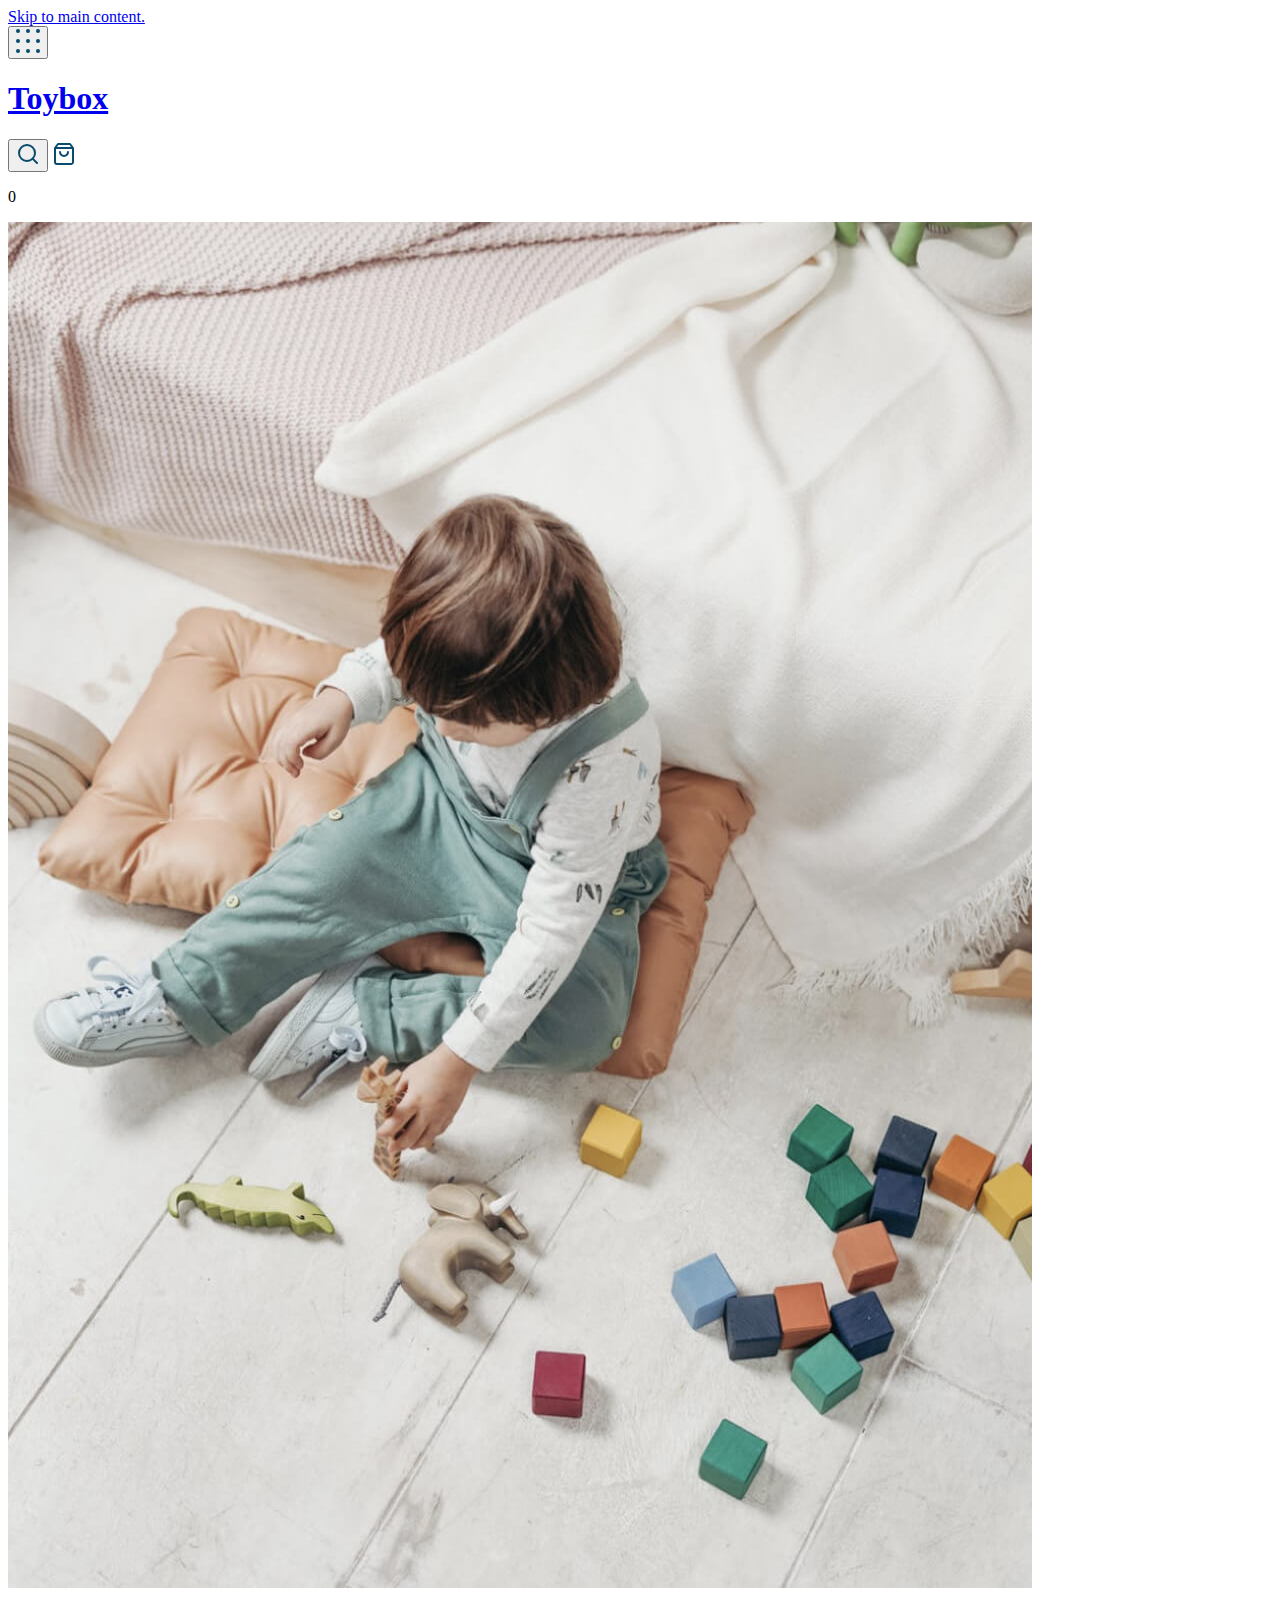
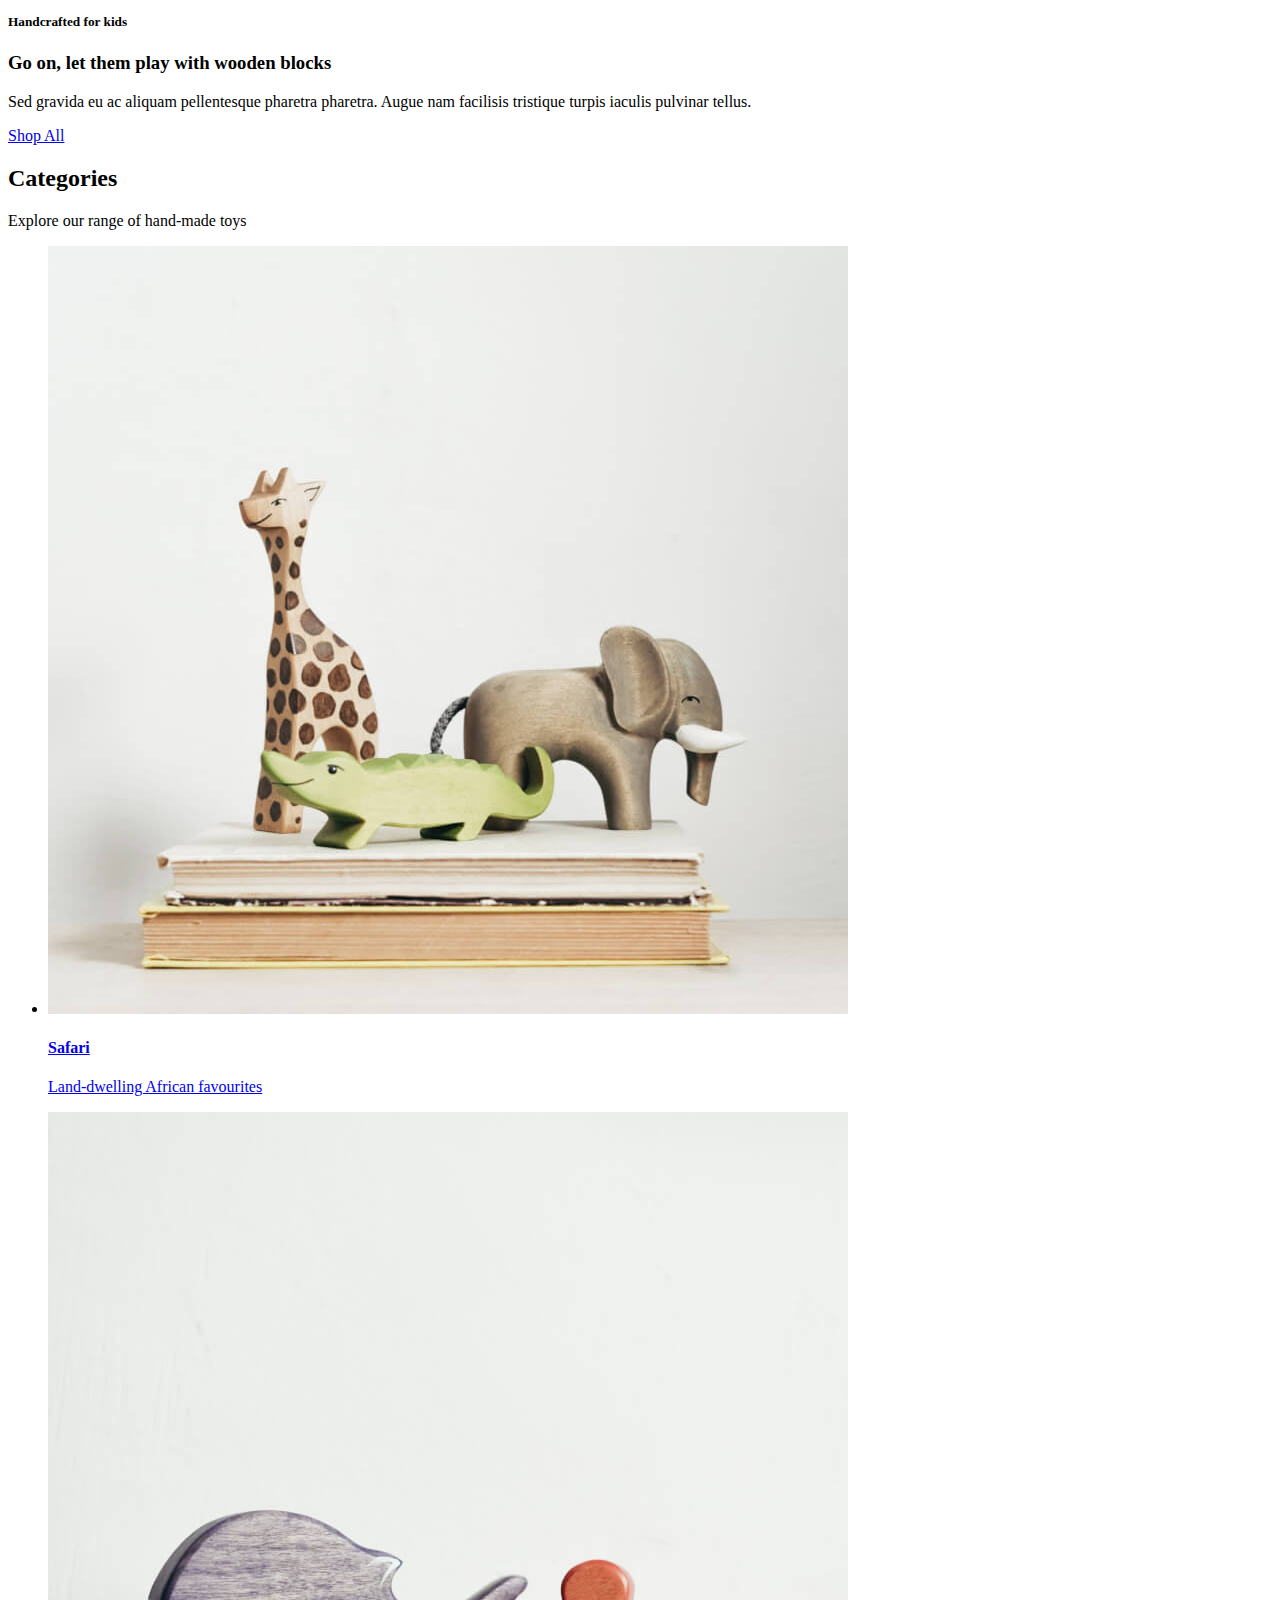
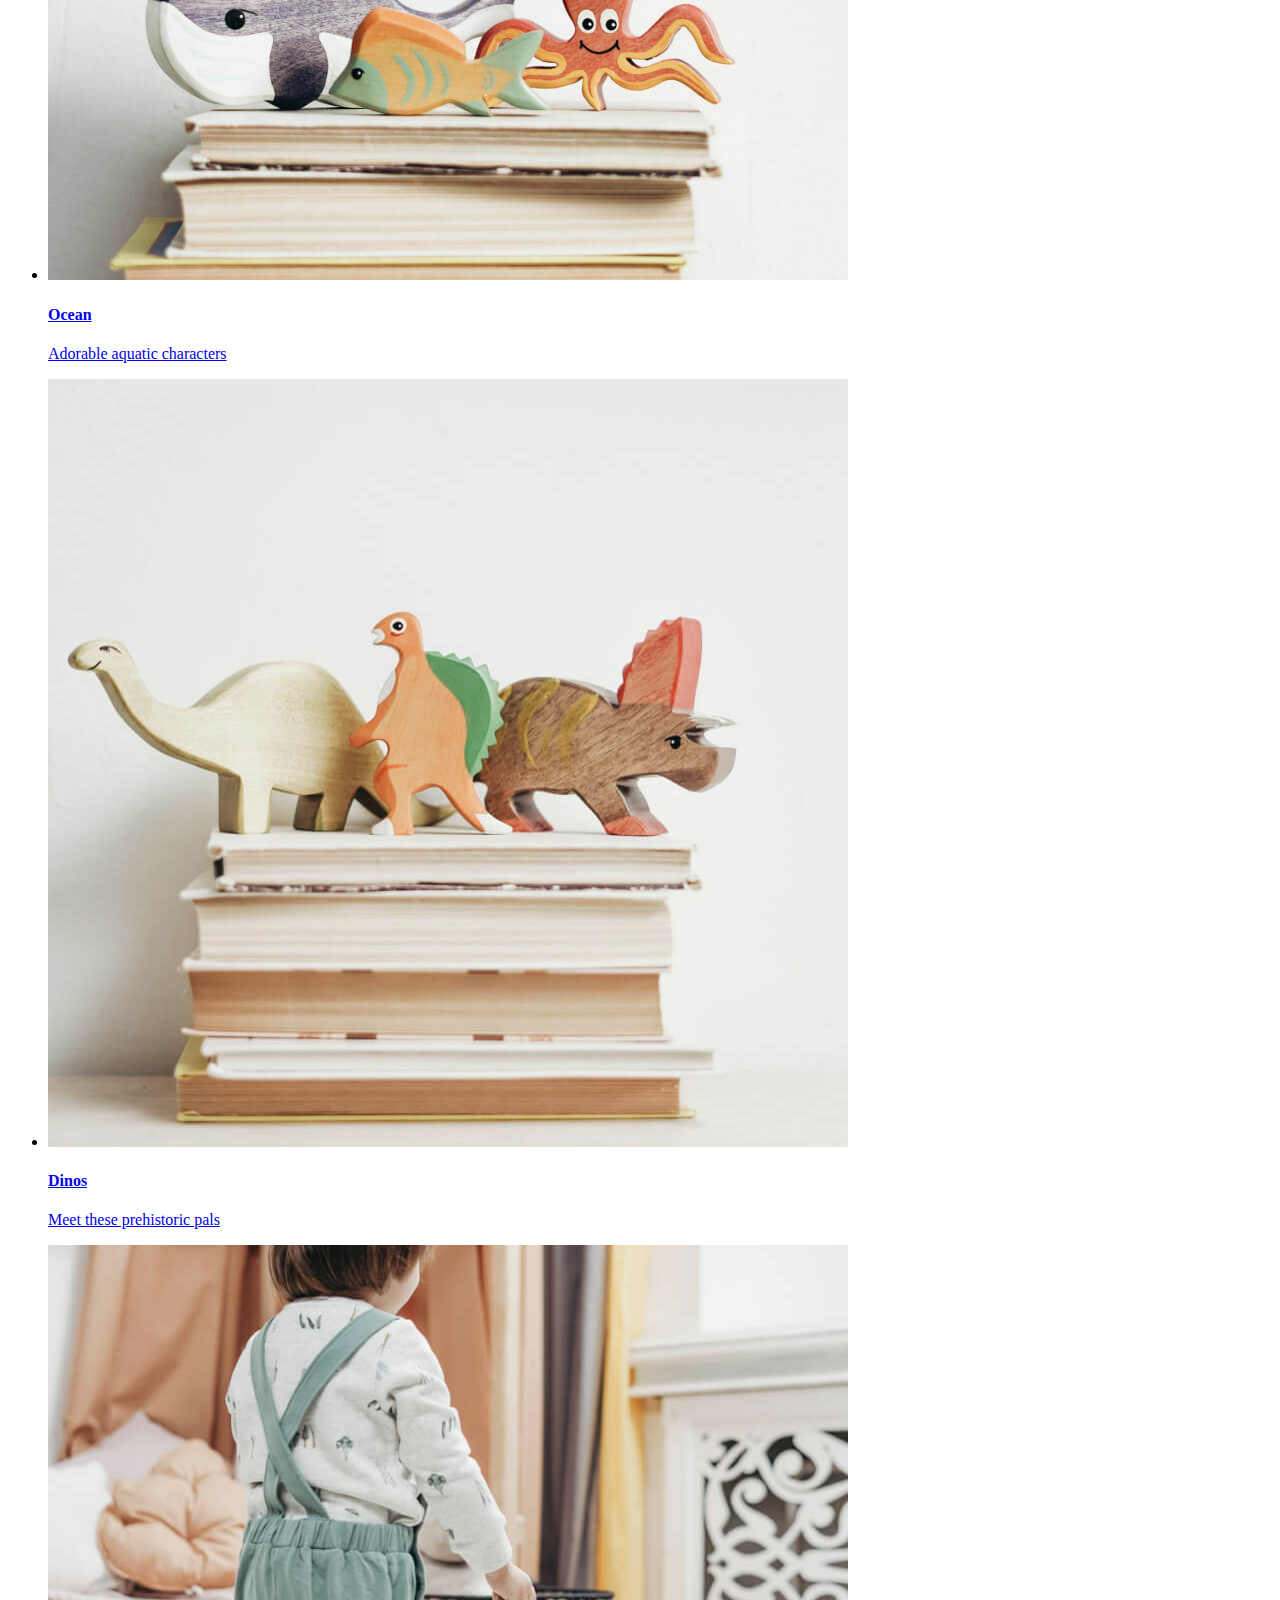
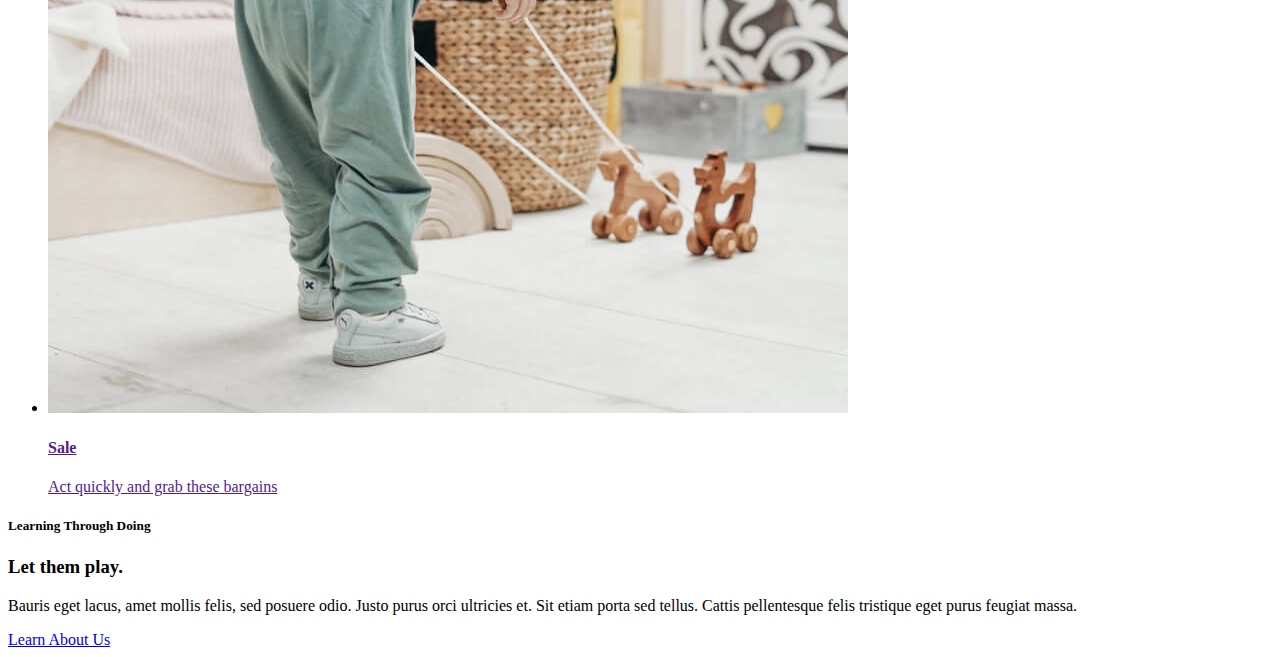
==== index.html @ b13286e5 "finished the play section" ====
<!DOCTYPE html>
<html lang="en">
<head>
	<meta charset="UTF-8">
	<meta http-equiv="X-UA-Compatible" content="IE=edge">
	<meta name="viewport" content="width=device-width, initial-scale=1.0">
	<title>STARTER - Toybox Homepage</title>
	<link rel="stylesheet" href="styles/styles.css">
</head>
<body>
	<!-- Our Skip Link -->
	<a href="mainContent" class="skipLink">Skip to main content.</a>
    <!-- Our Nav -->
	<nav>
		<!-- A wrapper to contain our content -->
		<div class="wrapper">

			<!-- Navigation Menu Button -->
			<button class="menuIcon">
				<img src="./assets/menu-button.svg" alt="Button to open our navigation" class="menuIcon">
			</button>

			<!-- Home Button/Logo -->
			<a href="./index.html" class="logo">
				<h1>Toybox</h1>
			</a>

			<!-- Search/Cart/Counter Area -->
			<div class="searchCart">
				<!-- Search -->
				<button class="menuIcon"> <img src="./assets/search.svg" alt="Search Icon" class="searchIcon">
				</button>

				<!-- Bag/Cart -->
				<a href="#" class="bag"><img src="./assets/shop-bag.svg" alt="shopping bag icon" class="bagIcon">
				</a>

				<!-- Counter -->
				<div class="counter">
					<p>0</p>
				</div> <!-- .Counter END -->
			</div> <!-- .searchCart END -->
		</div> <!-- .wrapper END -->

		<!-- WE STILL NEED TO ADD THE CONTENT FOR OUR SLIDE OUT NAV -->
	</nav>

	<header>
		<div class="wrapper headerImgContainer">
			<img src="./assets/header-image.jpg" alt="A toddler playing with wooden blocks">
		</div>
		<div class="wrapper headerContent">
			<h5>Handcrafted for kids</h5>
			<h3>Go on, let them play with wooden blocks</h3>
			<p>Sed gravida eu ac aliquam pellentesque pharetra pharetra. Augue nam facilisis tristique turpis iaculis pulvinar tellus.</p>
			<a href="#">Shop All</a>
		</div>
	</header>

	<!-- Our Main Content Area!!! -->
	<main id="mainContent"> 
		<!-- Categories Section -->
		<section class="categories" id="categories">
			<div class="wrapper">
				<h2>Categories</h2>
				<p>Explore our range of hand-made toys</p>

				<!-- Our Gallery -->
				<ul class="categoryGallery">
					<li class="items item1">
						<a href="#">
							<img src="./assets/safari-trio.jpg" alt="A collection of hand-carved safari animal toys">
							<h4>Safari</h4>
							<p>Land-dwelling African favourites</p>
						</a>
					</li>
					<li class="items item2">
						<a href="#">
							<img src="./assets/ocean-trio.jpg" alt="A collection of ocean-themed animal toys">
							<h4>Ocean</h4>
							<p>Adorable aquatic characters</p>
						</a>
					</li>
					<li class="items item3">
						<a href="Dinos">
							<img src="./assets/dino-trio.jpg" alt="A collection of hand-carved dinosaur toys">
							<h4>Dinos</h4>
							<p>Meet these prehistoric pals</p>
						</a>
					</li>
					<li class="items item4">
						<a href="">
							<img src="./assets/sale.jpg" alt="A toddler pulling two wodden animals on wheels">
							<h4>Sale</h4>
							<p>Act quickly and grab these bargains</p>
						</a>
					</li>
				</ul>
			</div>

		</section>

		<!-- Let them Play Section -->
		<section class="play" id="play">
			<div class="wrapper" playContainer>
				<h5>Learning Through Doing</h5>
				<h3>Let them play.</h3>
				<p>Bauris eget lacus, amet mollis felis, sed posuere odio. Justo purus orci ultricies et. Sit etiam porta sed tellus.
				Cattis pellentesque felis tristique eget purus feugiat massa.</p>
				<a href="#" class="solid">Learn About Us</a>
			</div>
		</section>
	</main>



</body>
</html>
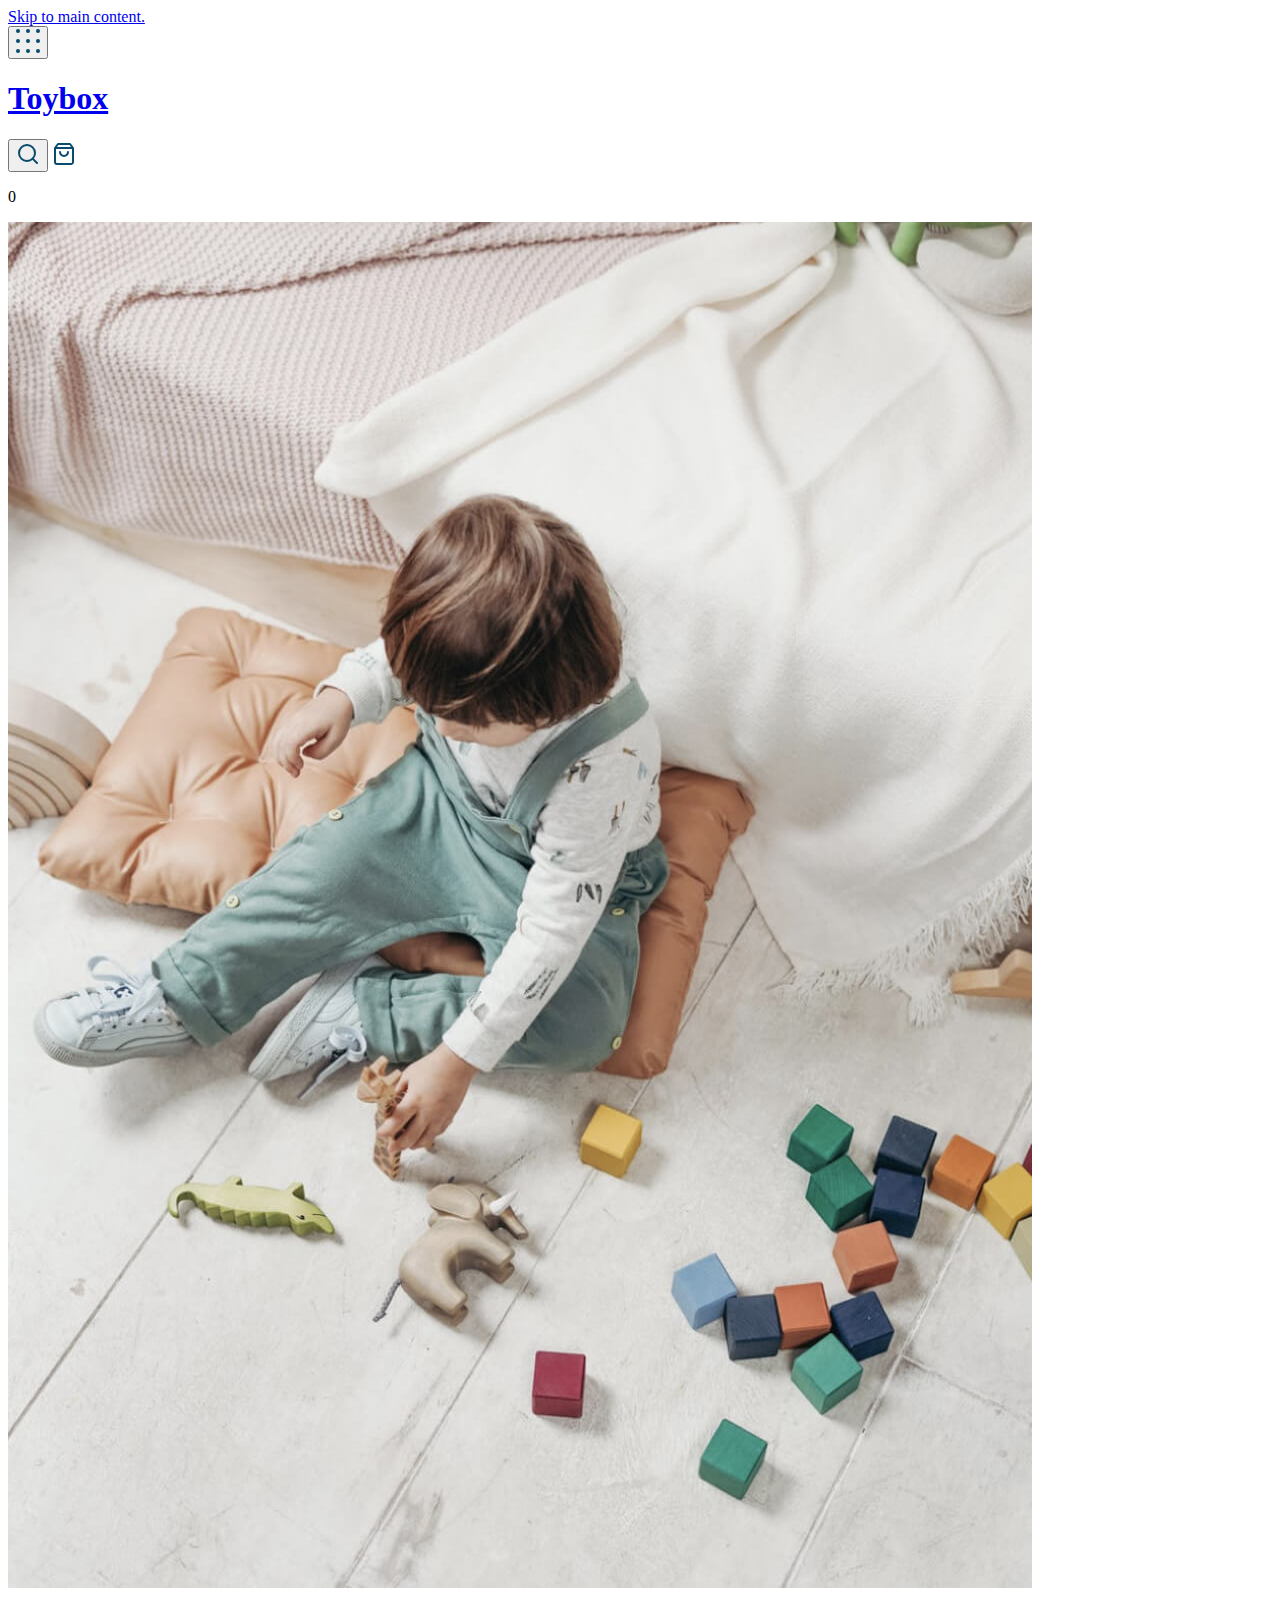
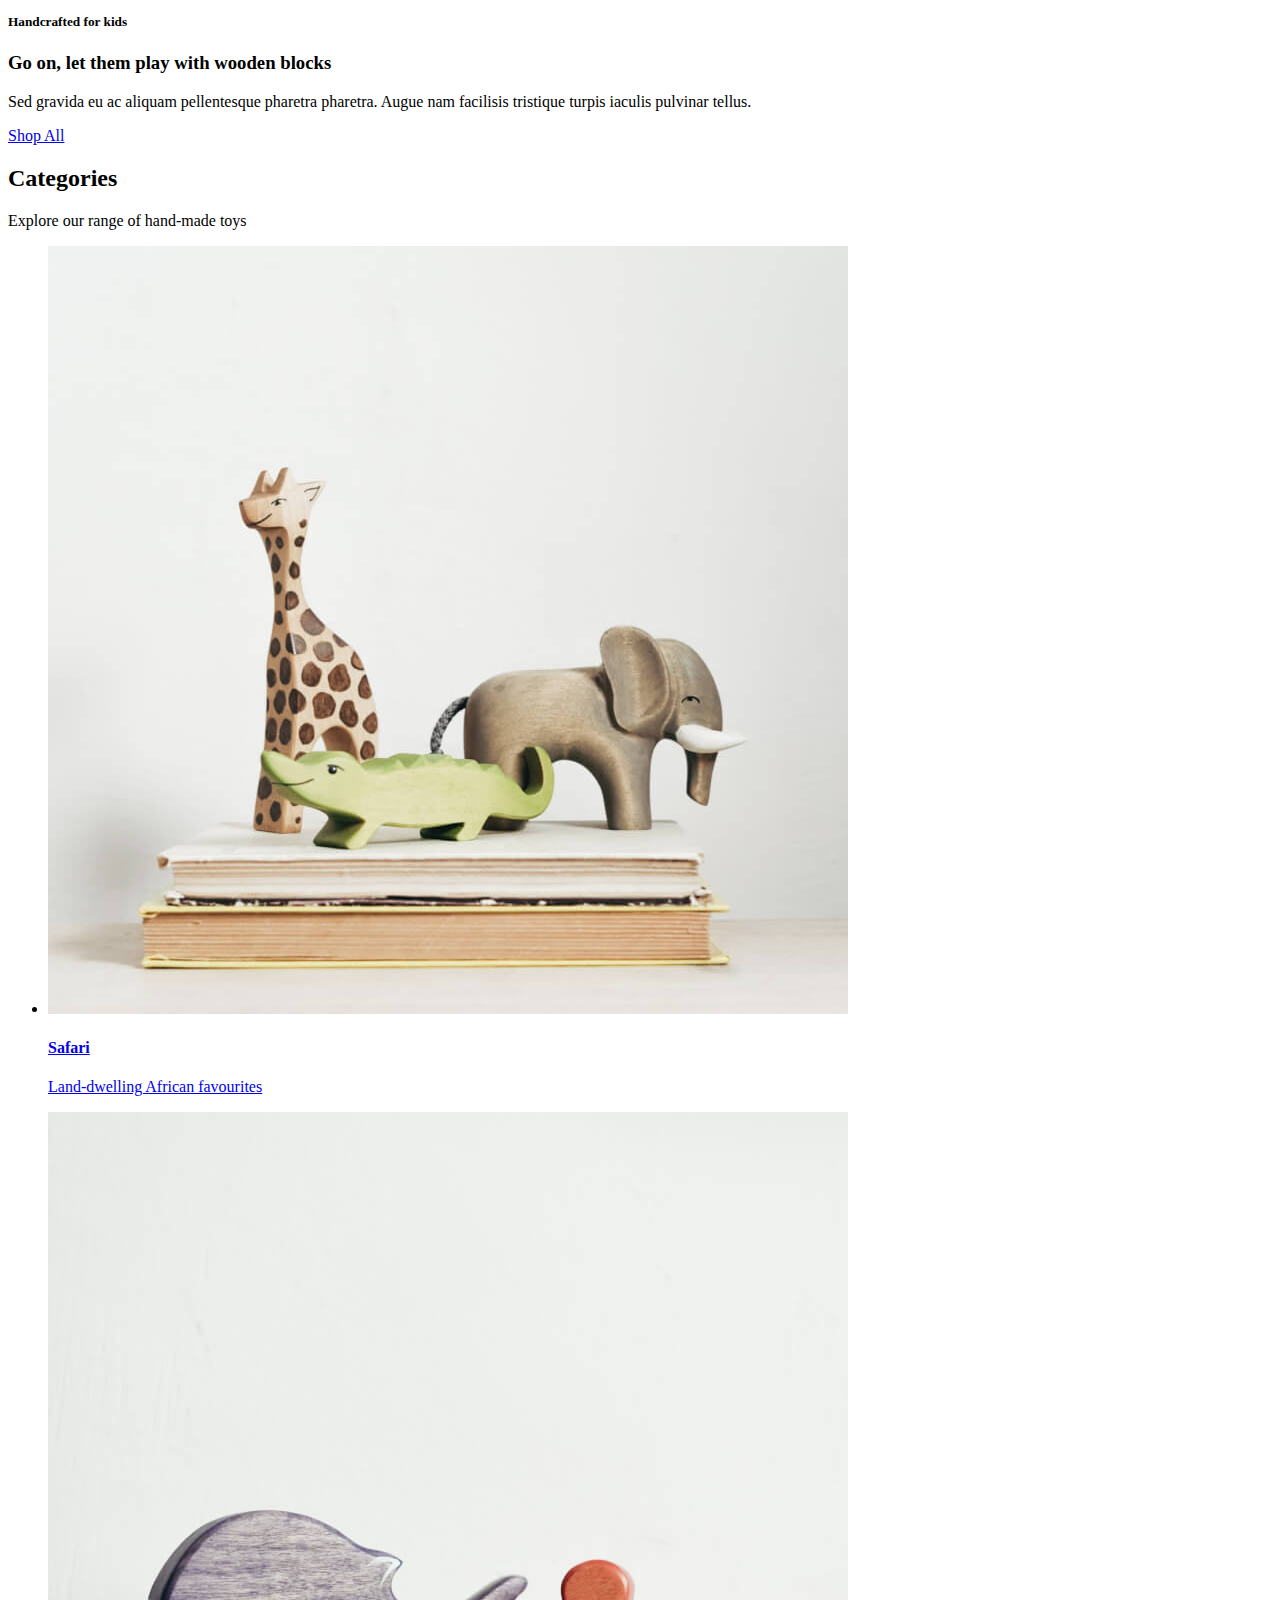
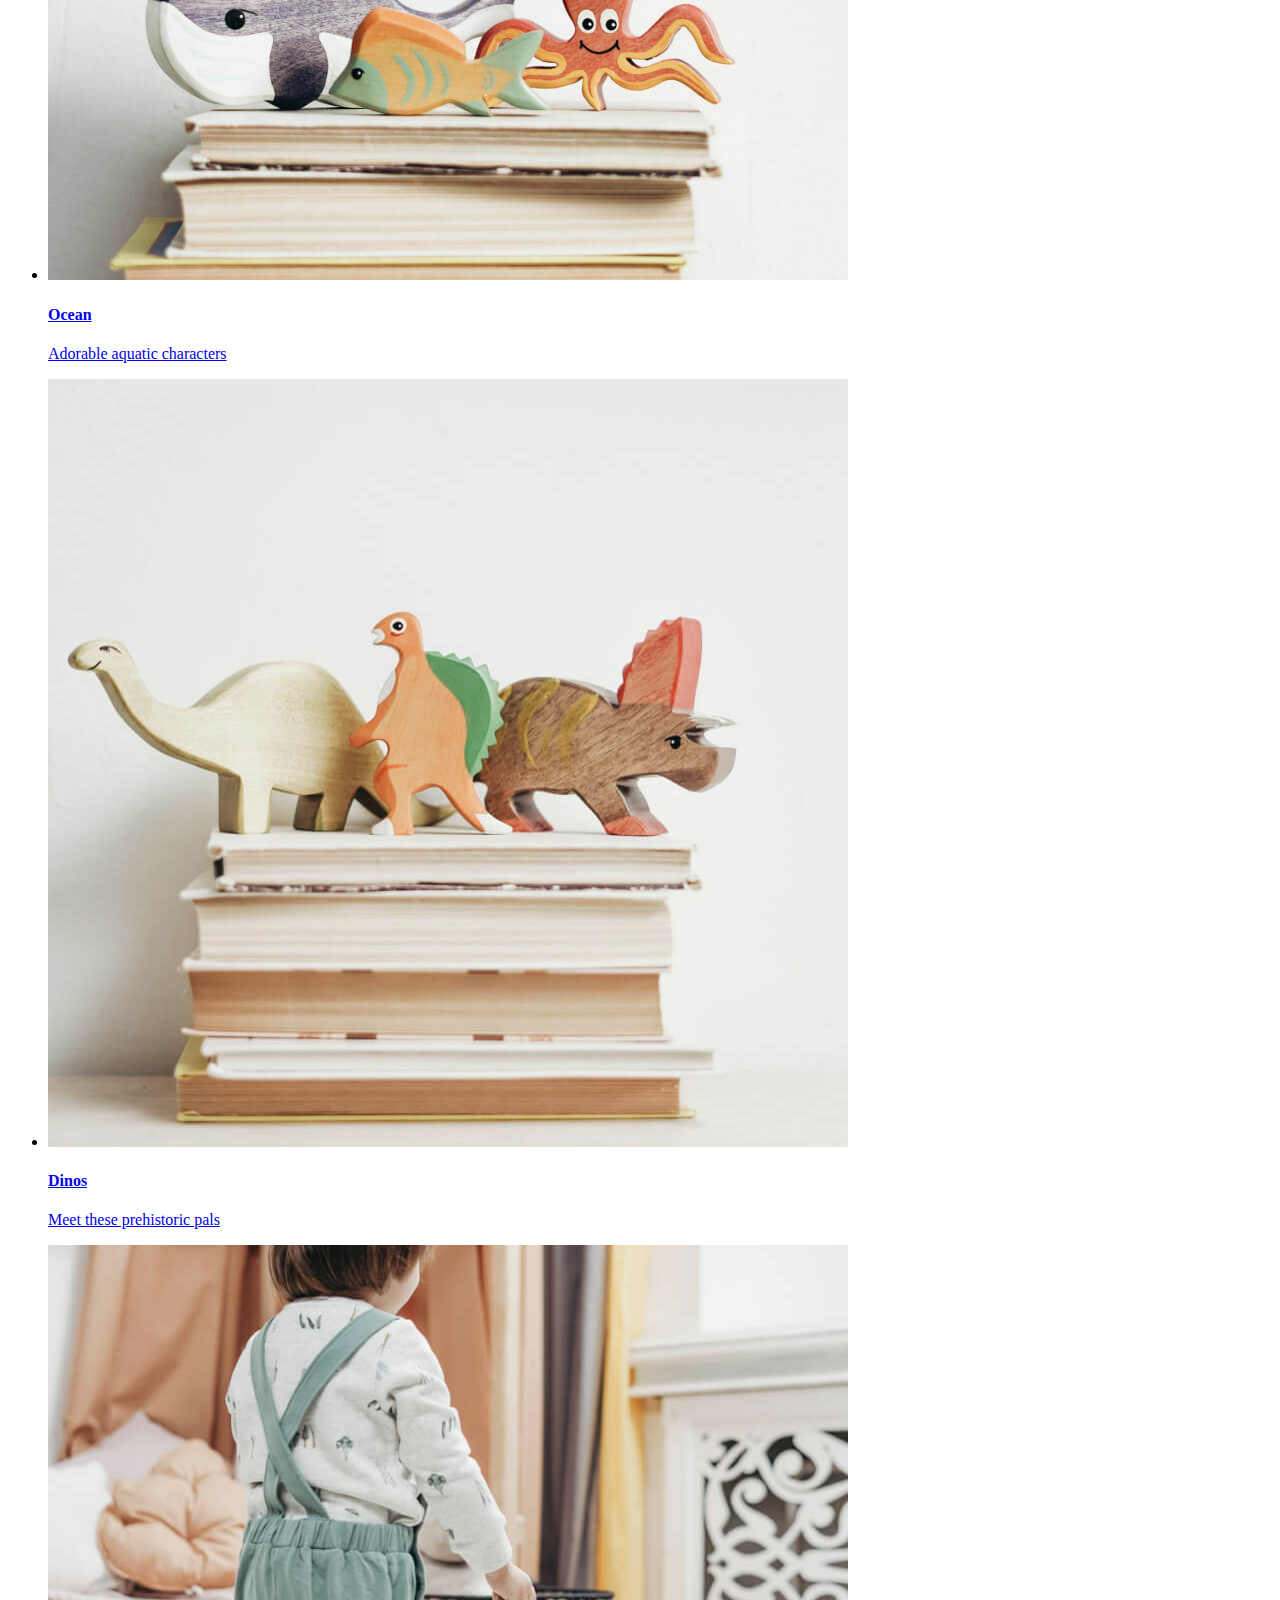
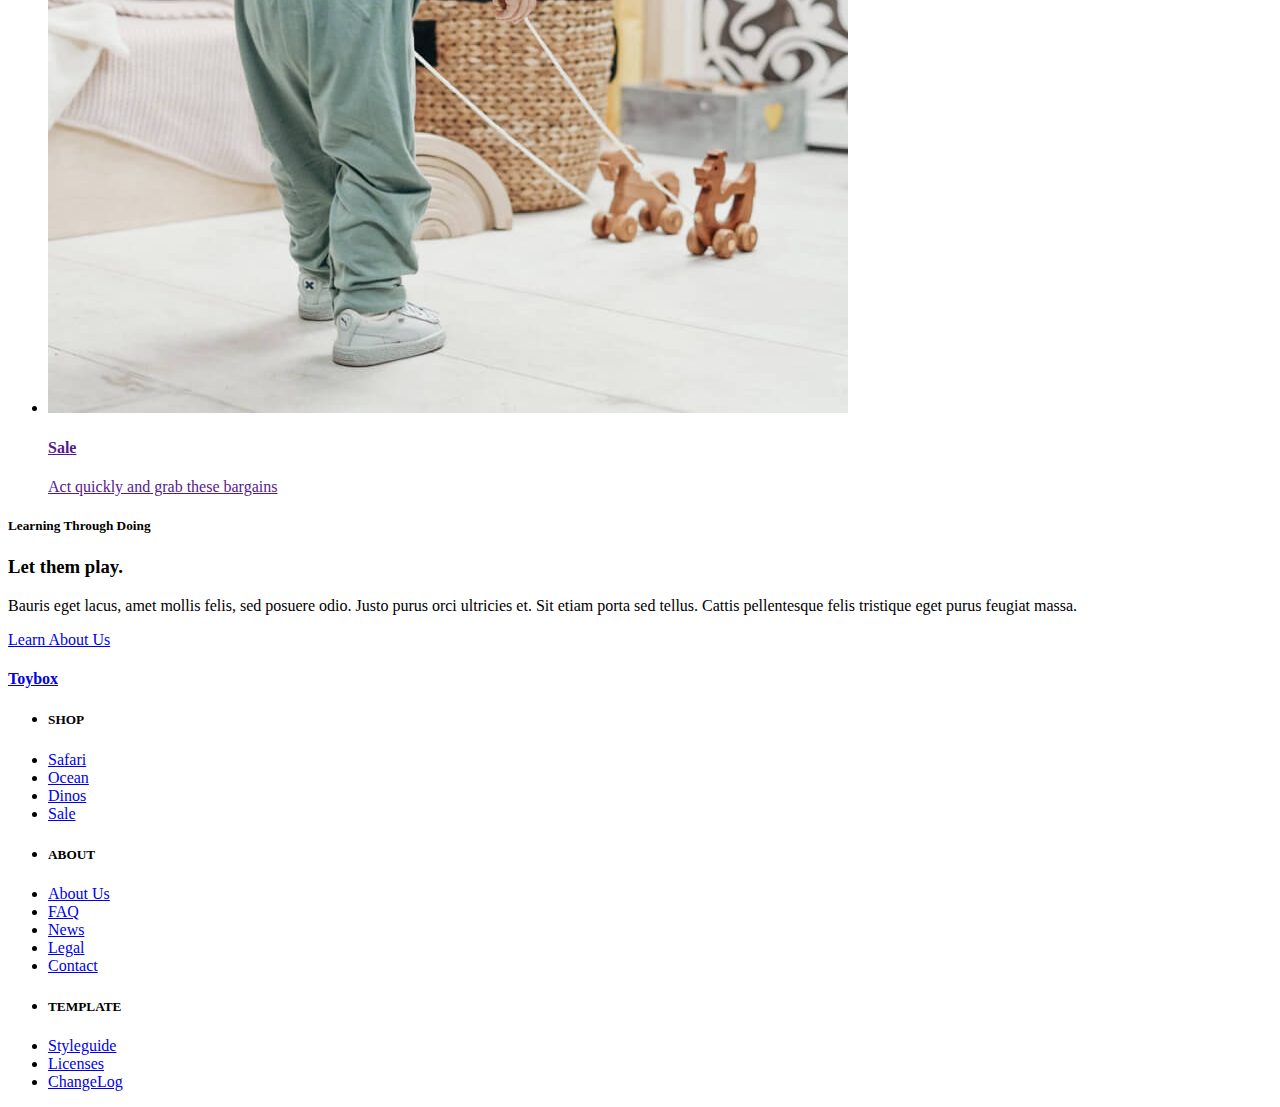
==== commit 4aa3853b: "finished footer section" ====
--- a/index.html
+++ b/index.html
@@ -112,6 +112,78 @@
 		</section>
 	</main>
 
+	<!-- Footer Section -->
+	<footer class="footer" id="footer">
+		<div class="wrapper">
+			<div class="footerFlex">
+					<!-- Flex Item 1 - LOGO -->
+					<a href="./index.html" class="logo">
+						<h4>Toybox</h4>
+					</a>
+
+					<!-- Flex Item 2 - Footer Menu -->
+					
+					<nav class="footerNav">
+						<!-- List 1 - SHOP -->
+						<ul class="footerShop">
+							<li>
+								<h5>SHOP</h5>
+							</li>
+							<li>
+								<a href="#">Safari</a>
+							</li>
+							<li>
+								<a href="#">Ocean</a>
+							</li>
+							<li>
+								<a href="#">Dinos</a>
+							</li>
+							<li>
+								<a href="#">Sale</a>
+							</li>
+						</ul>
+						<!-- List 2 - ABOUT -->
+						<ul class="footerAbout">
+							<li>
+								<h5>ABOUT</h5>
+							</li>
+							<li>
+								<a href="#">About Us</a>
+							</li>
+							<li>
+								<a href="#">FAQ</a>
+							</li>
+							<li>
+								<a href="#">News</a>
+							</li>
+							<li>
+								<a href="#">Legal</a>
+							</li>
+							<li>
+								<a href="./contact.html">Contact</a>
+							</li>
+						</ul>
+						<!-- List 3 - TEMPLATE  -->
+						<ul class="footerTemplate">
+							<li>
+								<h5>TEMPLATE</h5>
+							</li>
+							<li>
+								<a href="#">Styleguide</a>
+							</li>
+							<li>
+								<a href="#">Licenses</a>
+							</li>
+							<li>
+								<a href="#">ChangeLog</a>
+							</li>
+						</ul>
+					</nav>		
+			</div>
+		</div>
+	</footer>
+
+
 
 
 </body>
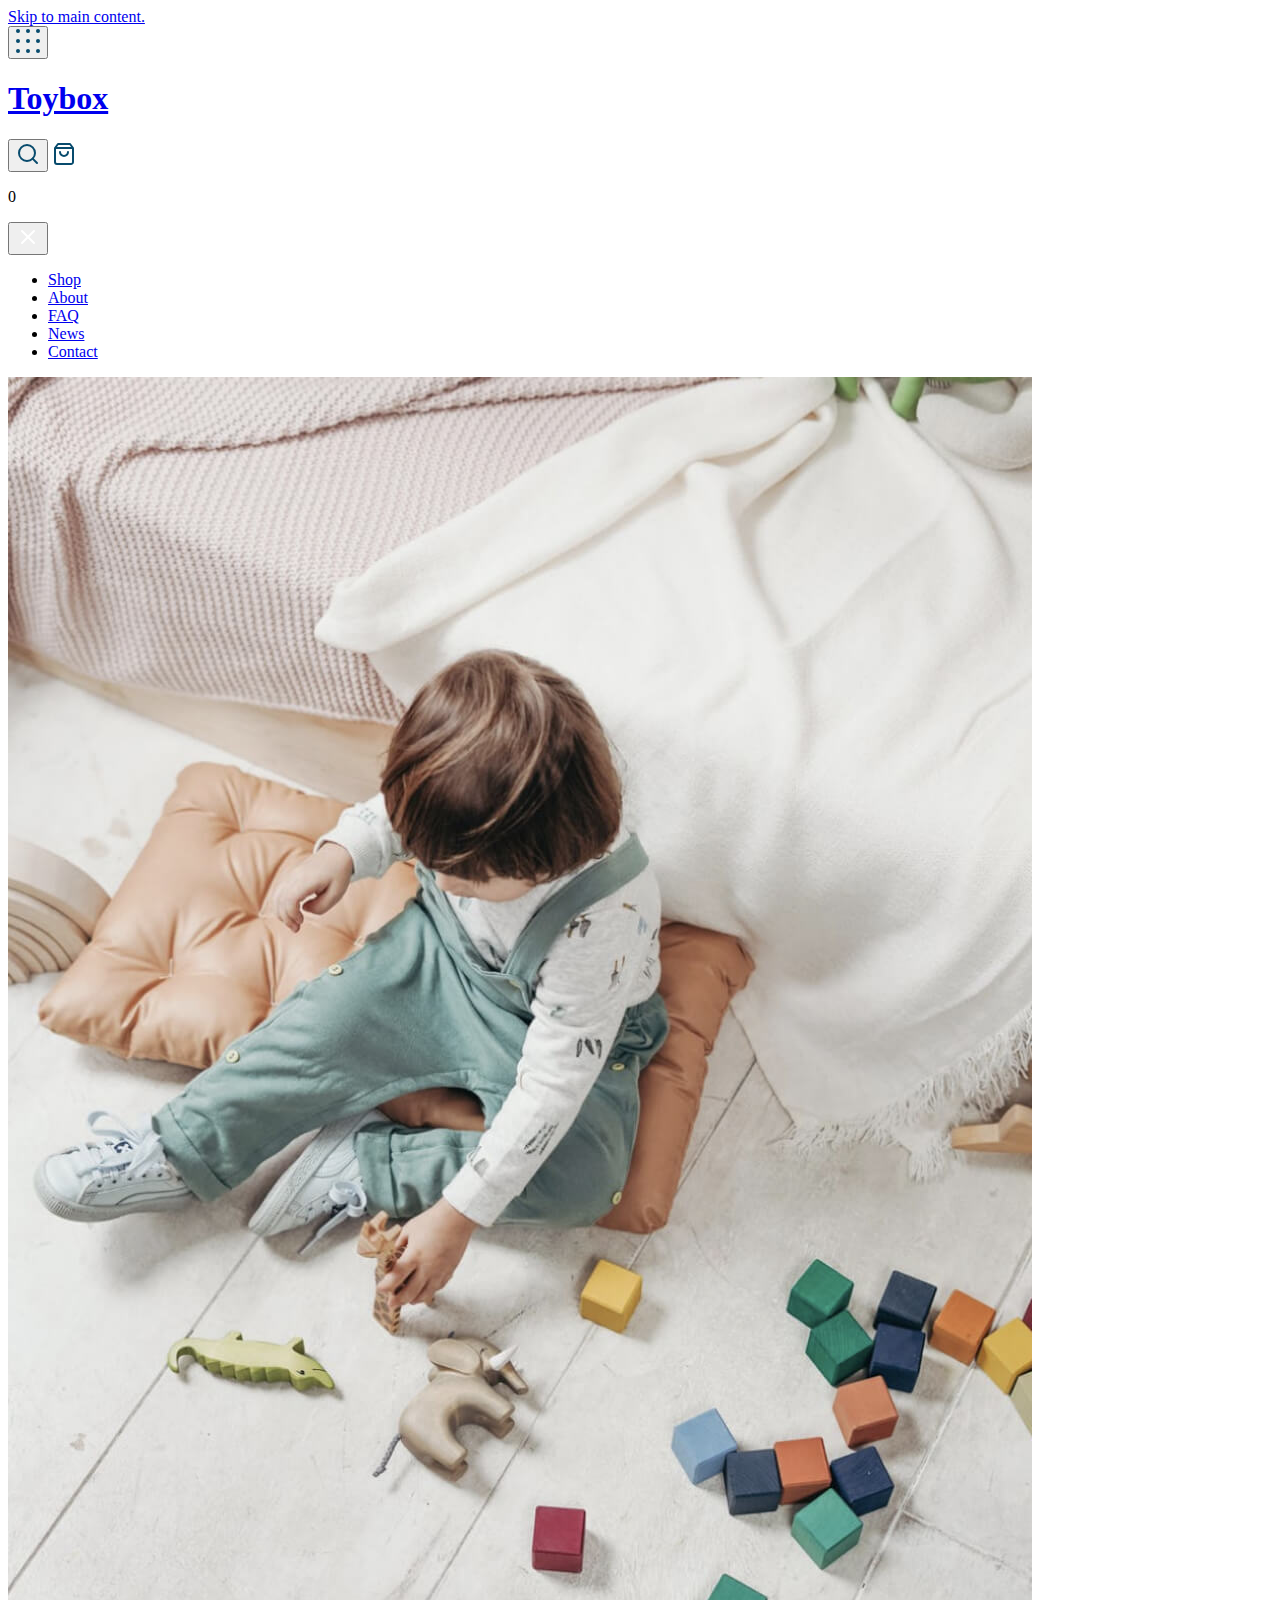
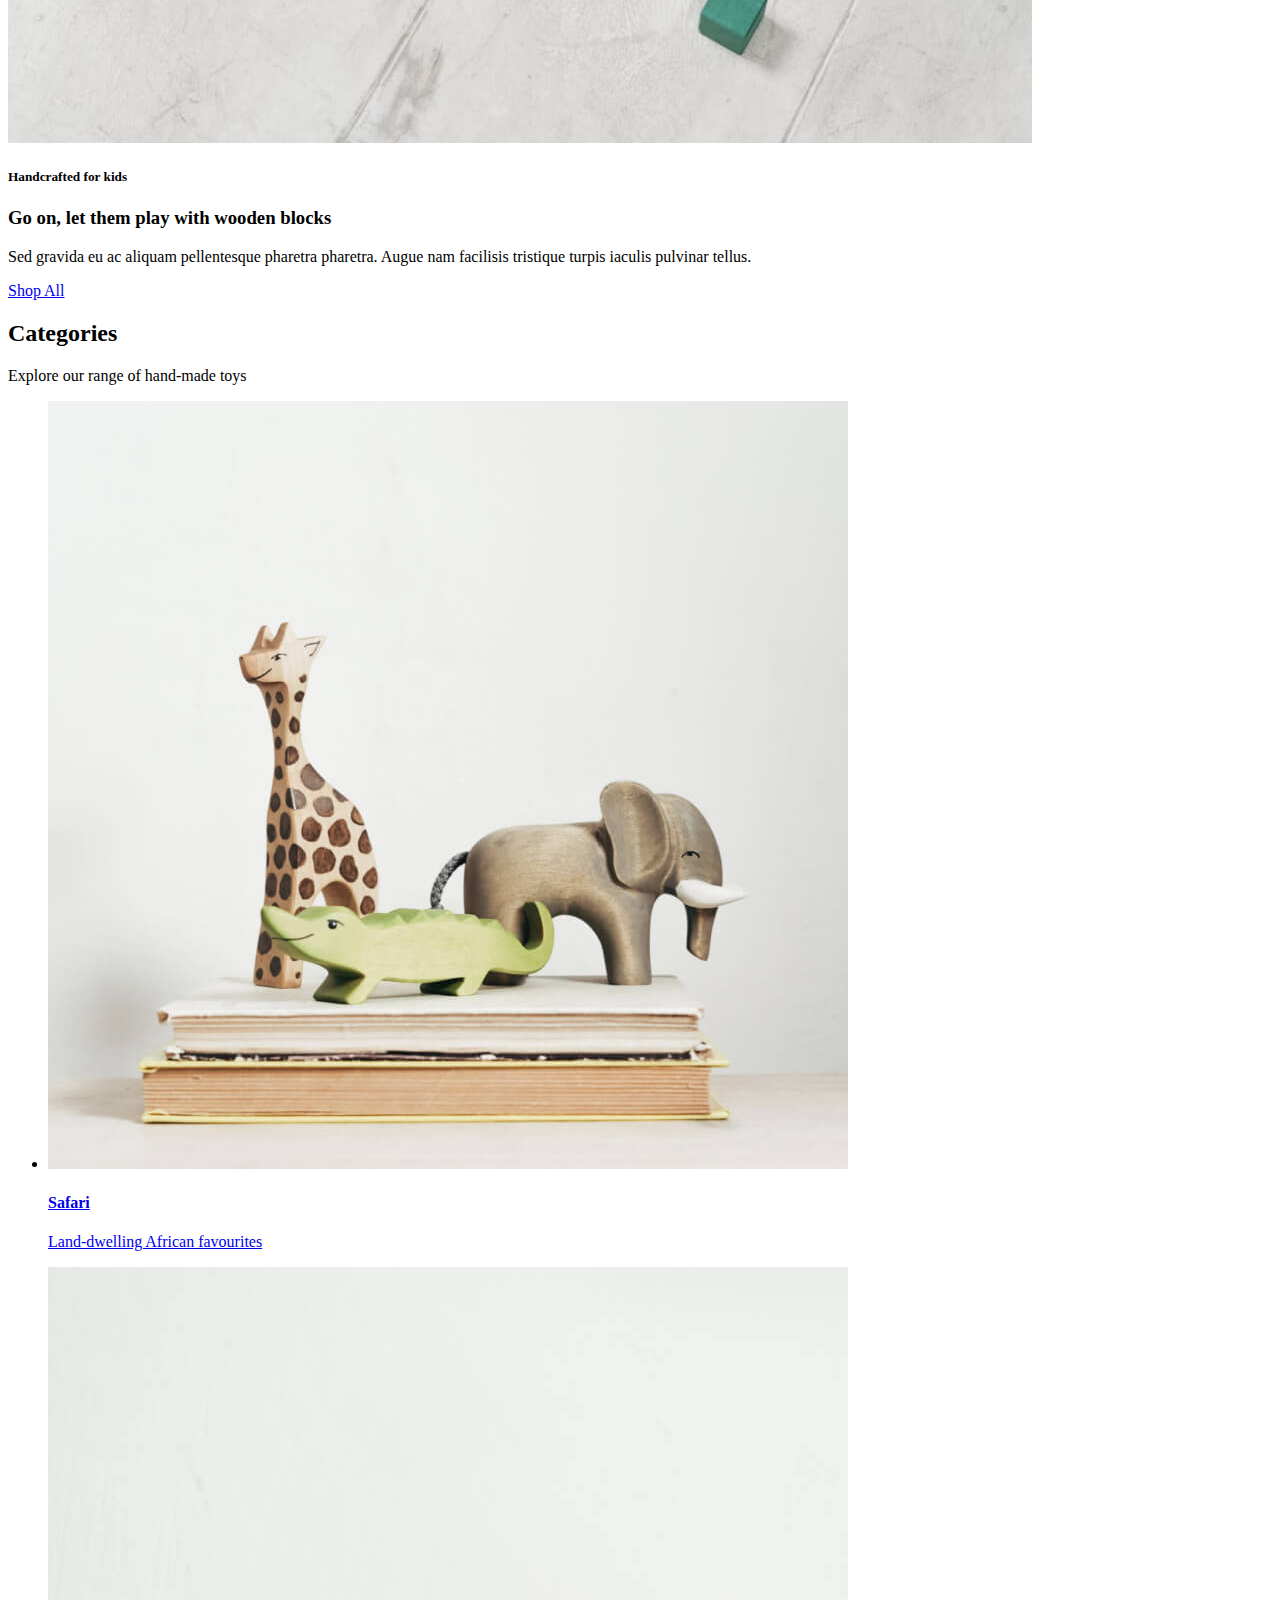
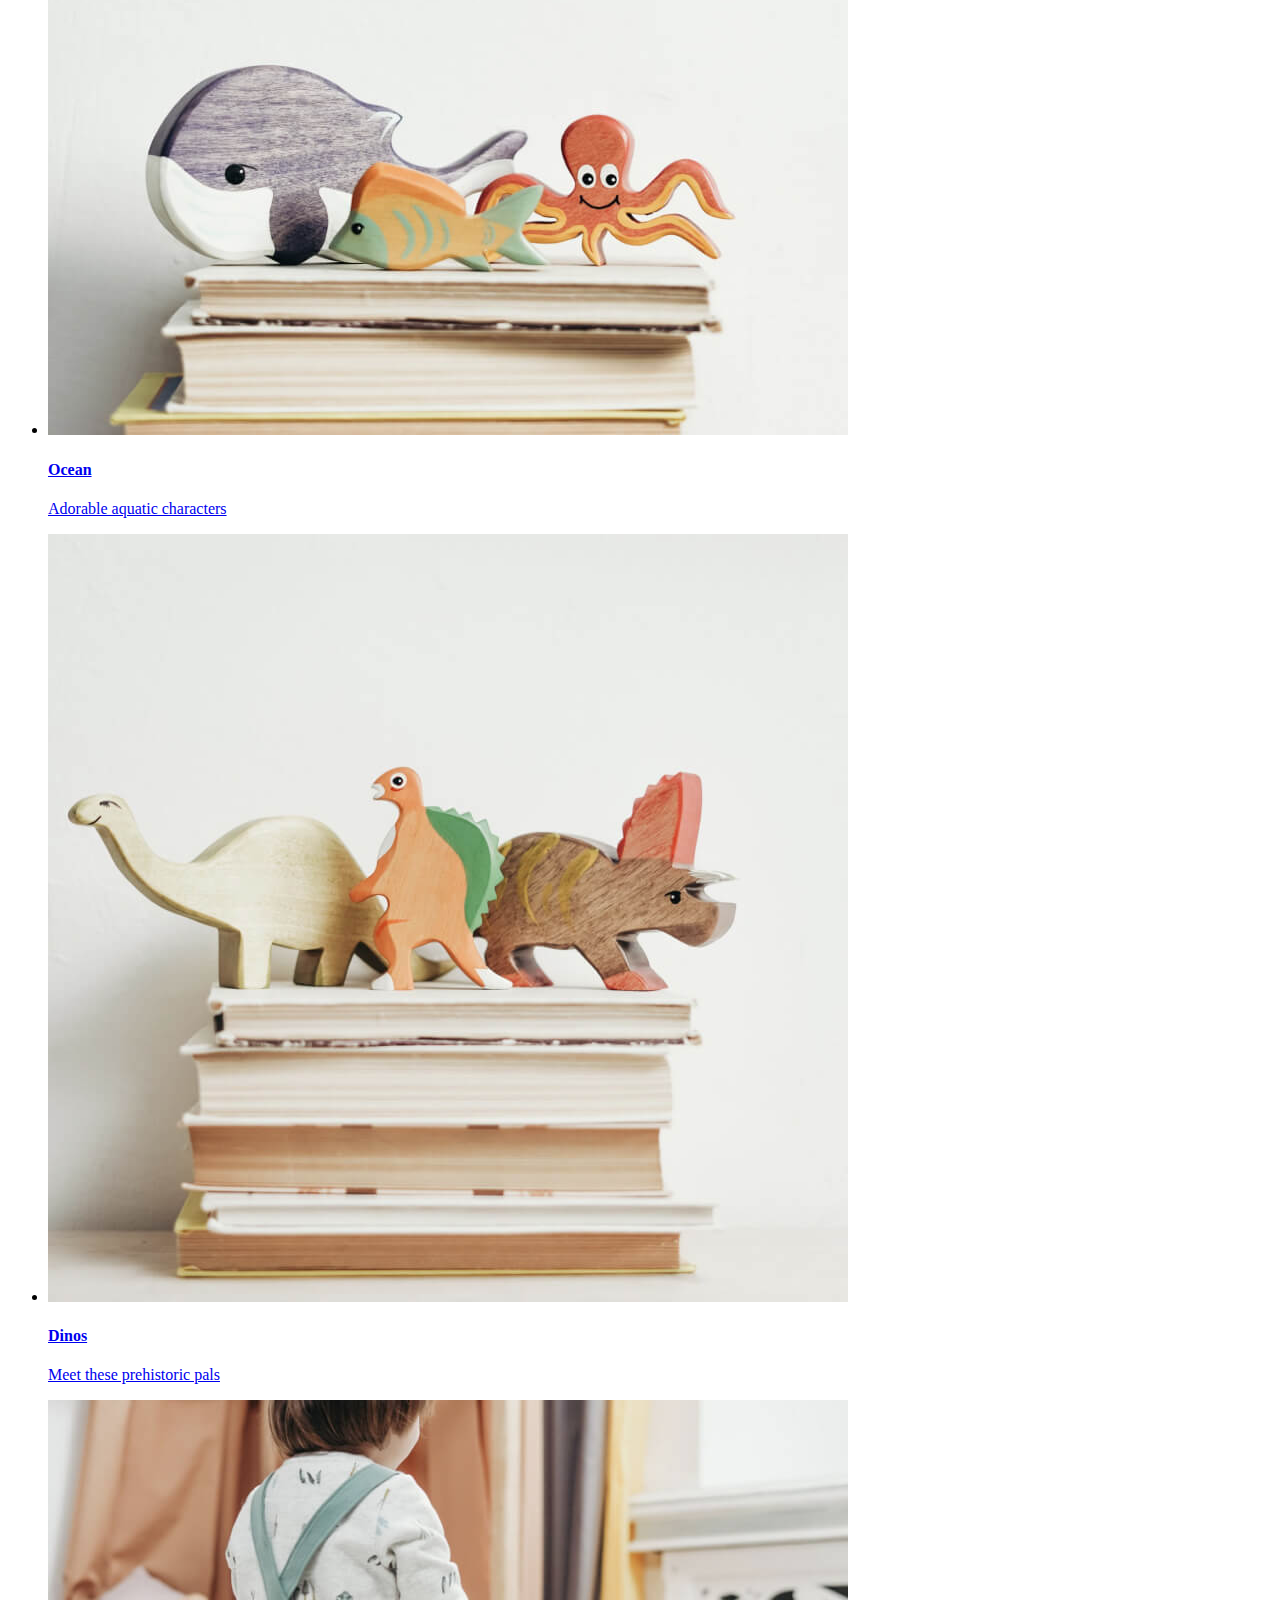
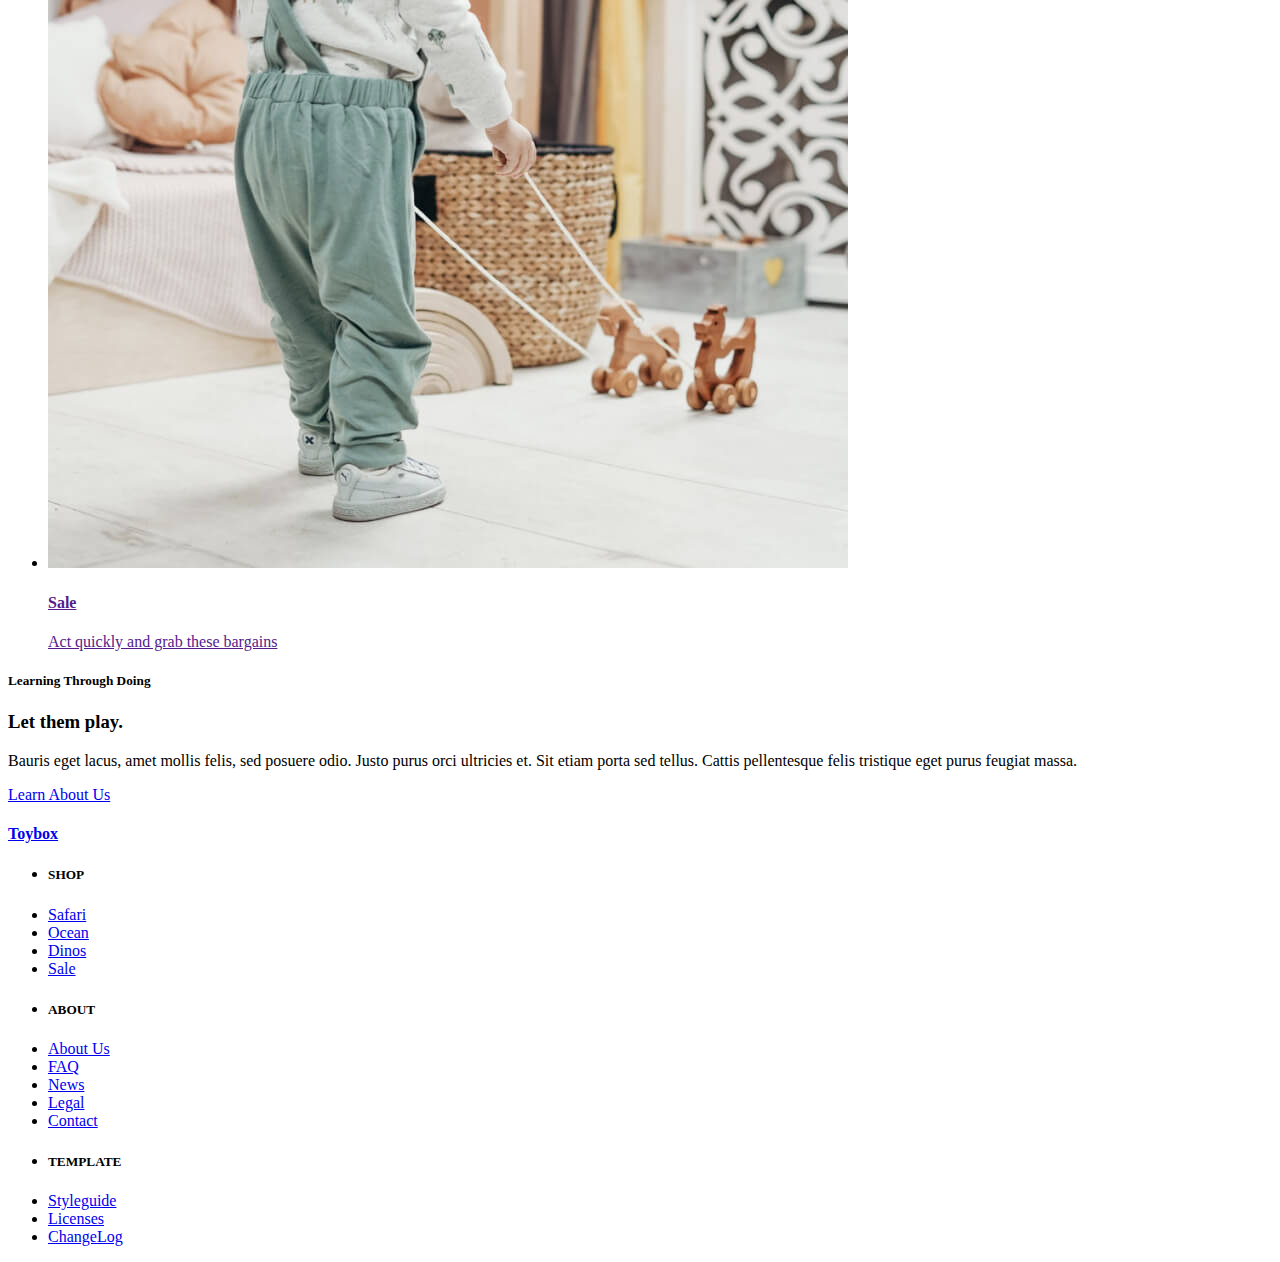
==== commit ba8bd738: "added nav bar" ====
--- a/index.html
+++ b/index.html
@@ -43,7 +43,34 @@
 		</div> <!-- .wrapper END -->
 
 		<!-- WE STILL NEED TO ADD THE CONTENT FOR OUR SLIDE OUT NAV -->
-	</nav>
+		<div class="slideOutNav">
+			<!-- Our Menu CLOSE Button -->
+			<div class="buttonContainer">
+				<!-- We are making this div .buttonContainer so we can flex it and position our button to the right. -->
+				<button>
+					<img src="./assets/menu-close.svg" alt="Close Button for our Slide-Out Nav">
+				</button>
+			</div>
+			<!-- Our UL to hold our menu items -->
+			<ul class="mainMenu">
+				<li>
+					<a href="#">Shop</a>
+				</li>
+				<li>
+					<a href="#">About</a>
+				</li>
+				<li>
+					<a href="#">FAQ</a>
+				</li>
+				<li>
+					<a href="#">News</a>
+				</li>
+				<li>
+					<a href="./contact.html">Contact</a>
+				</li>
+			</ul>
+
+		</div>
 
 	<header>
 		<div class="wrapper headerImgContainer">
@@ -122,7 +149,6 @@
 					</a>
 
 					<!-- Flex Item 2 - Footer Menu -->
-					
 					<nav class="footerNav">
 						<!-- List 1 - SHOP -->
 						<ul class="footerShop">
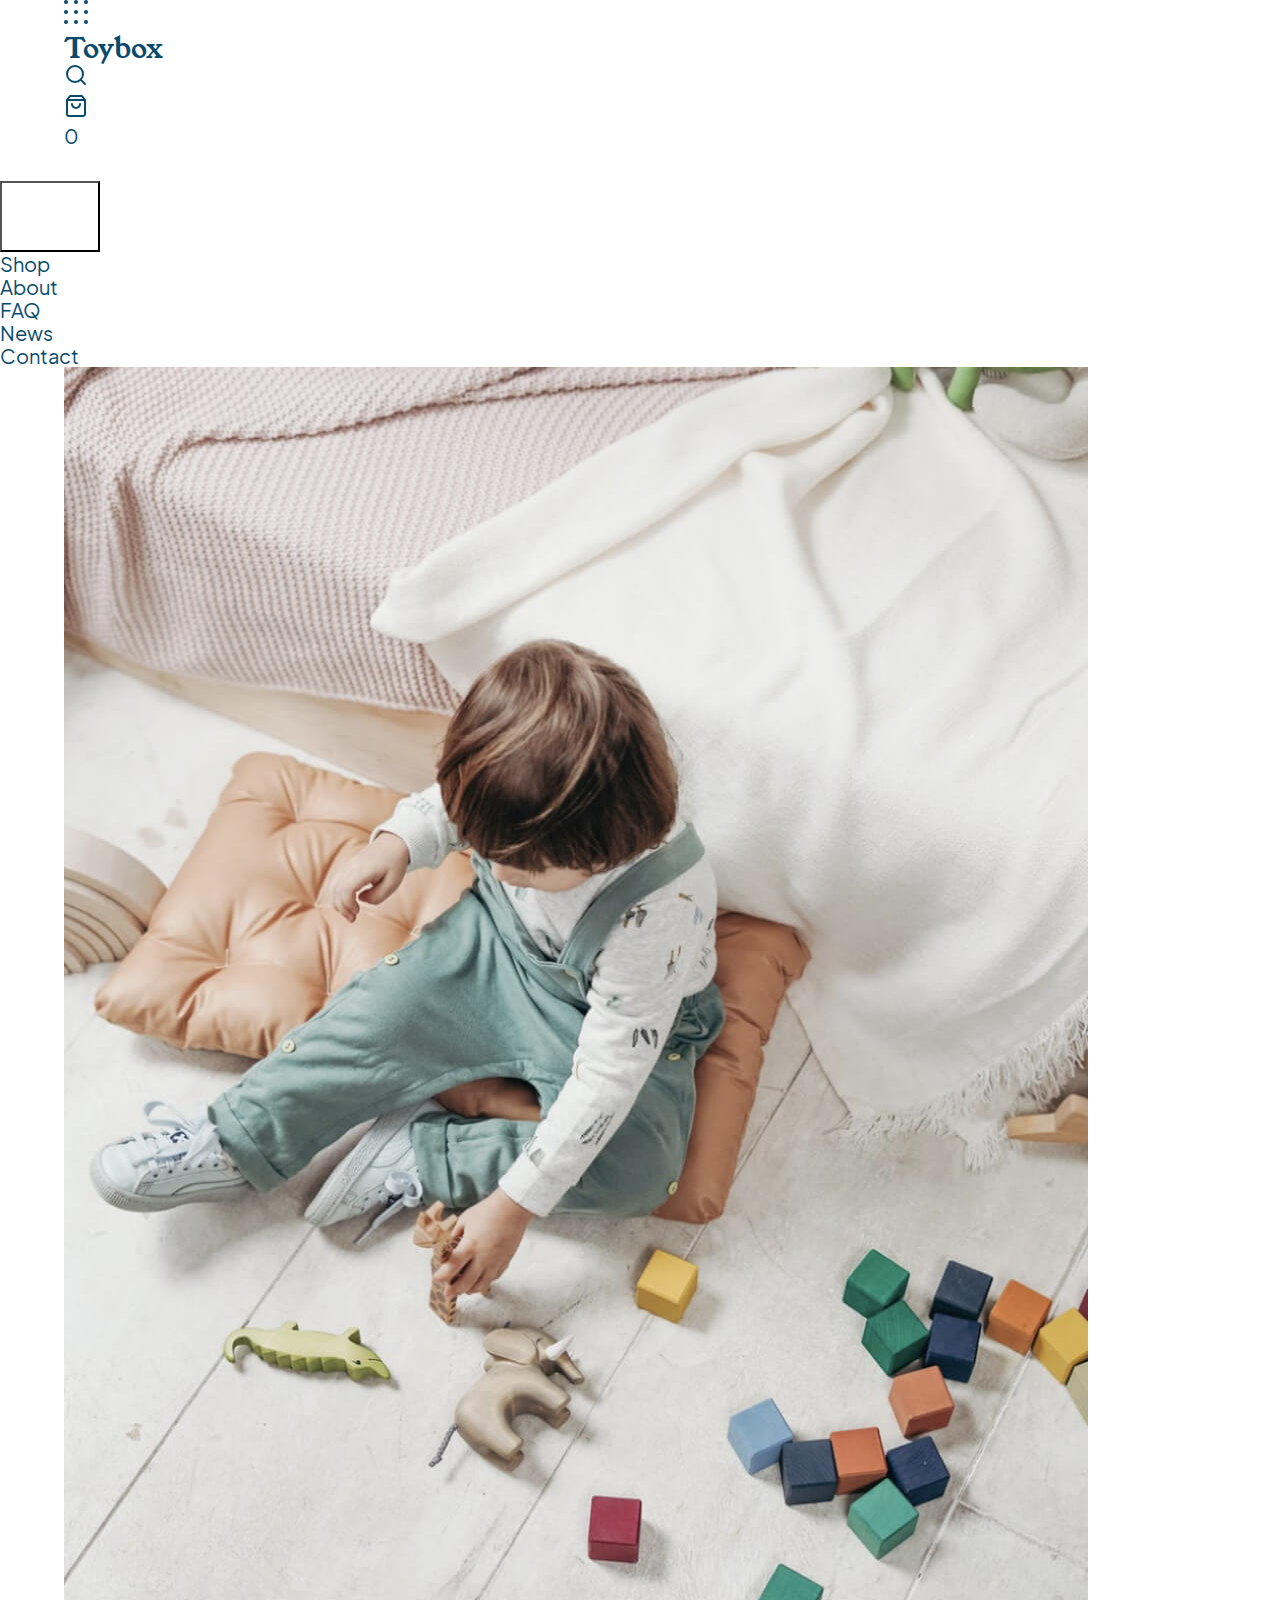
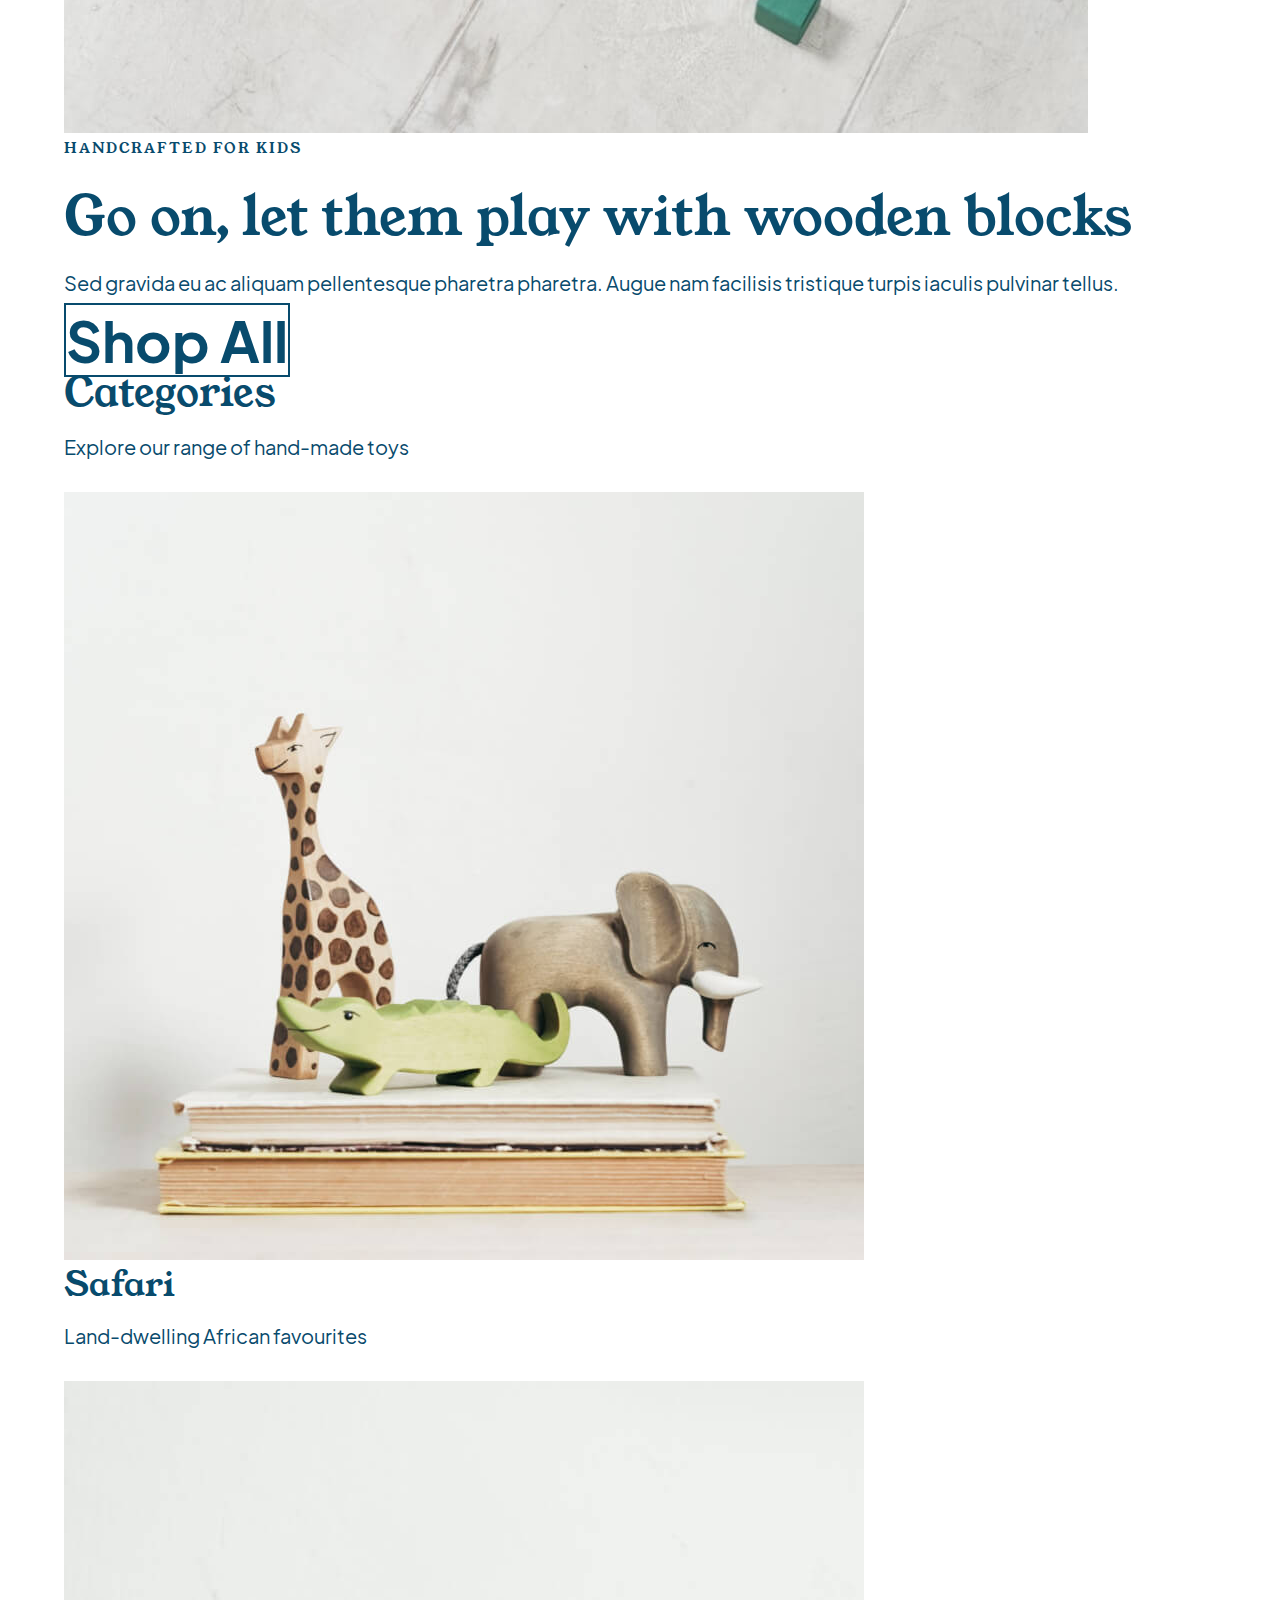
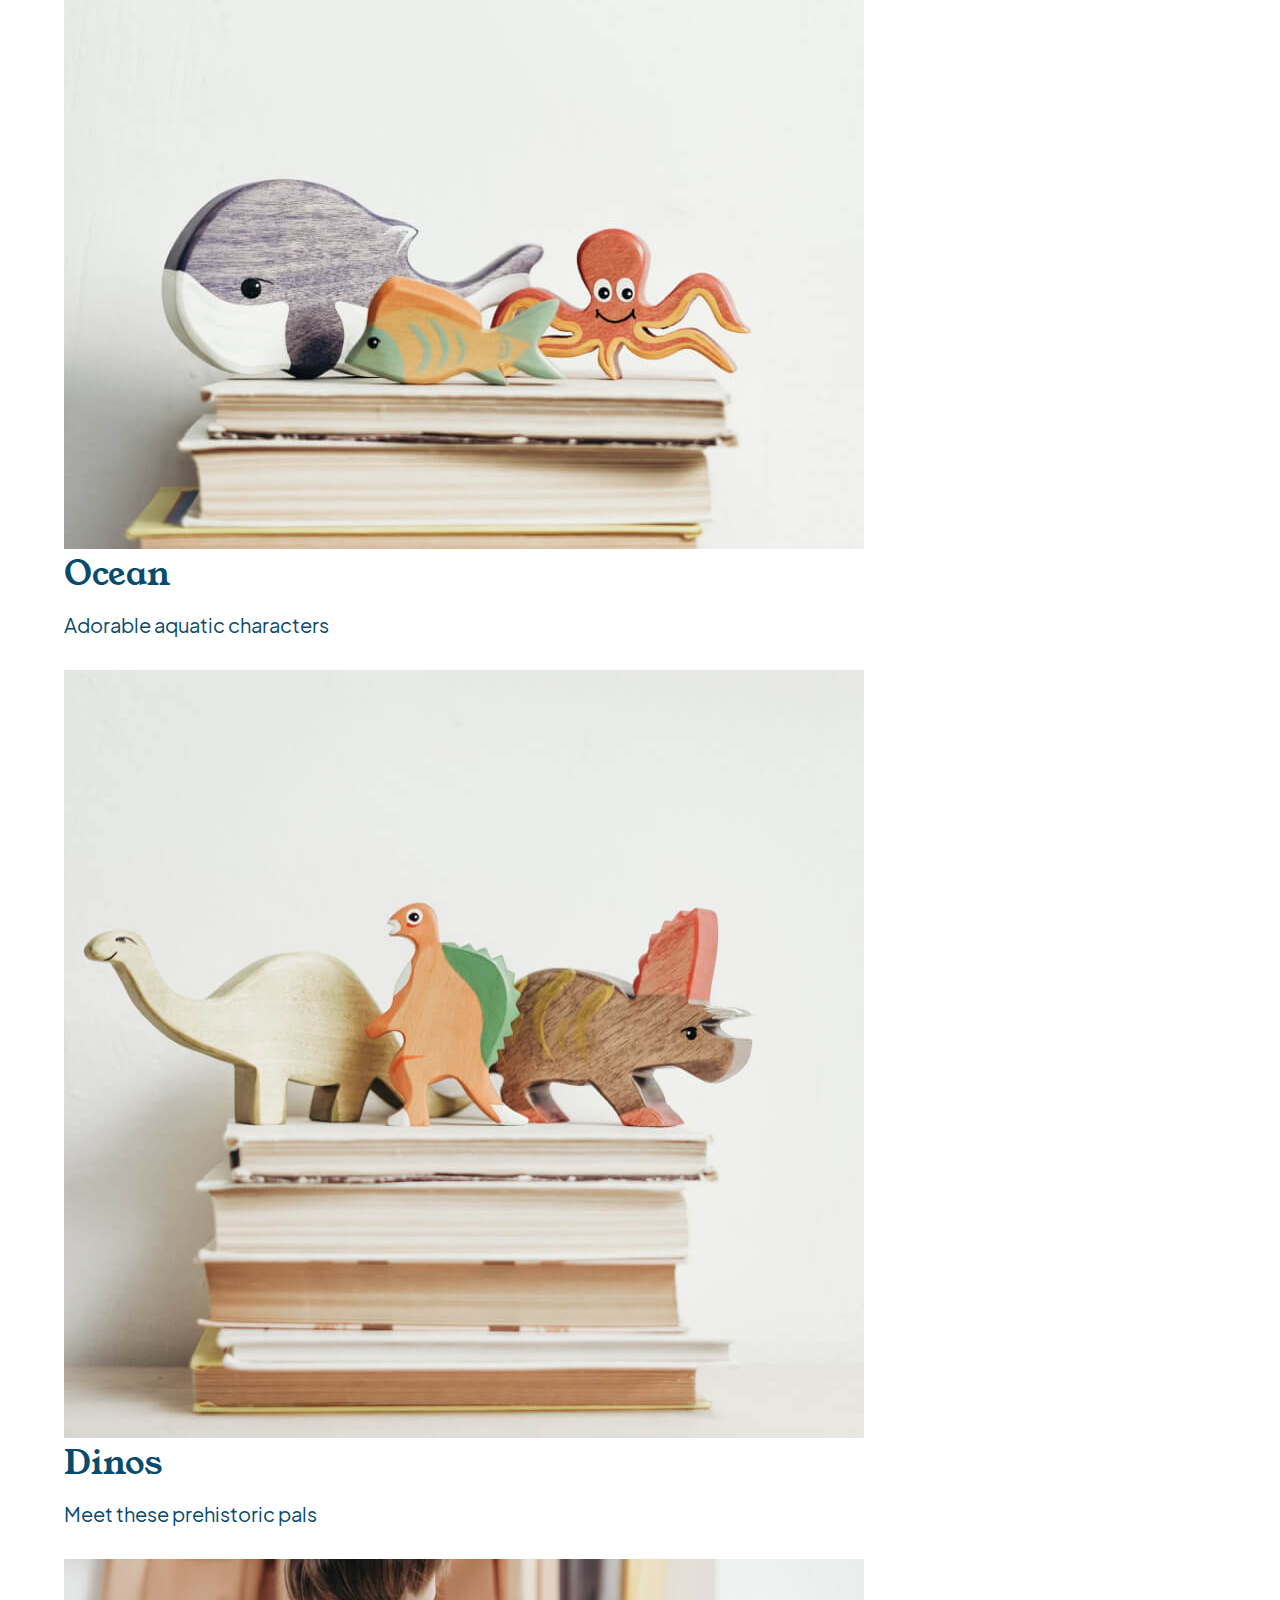
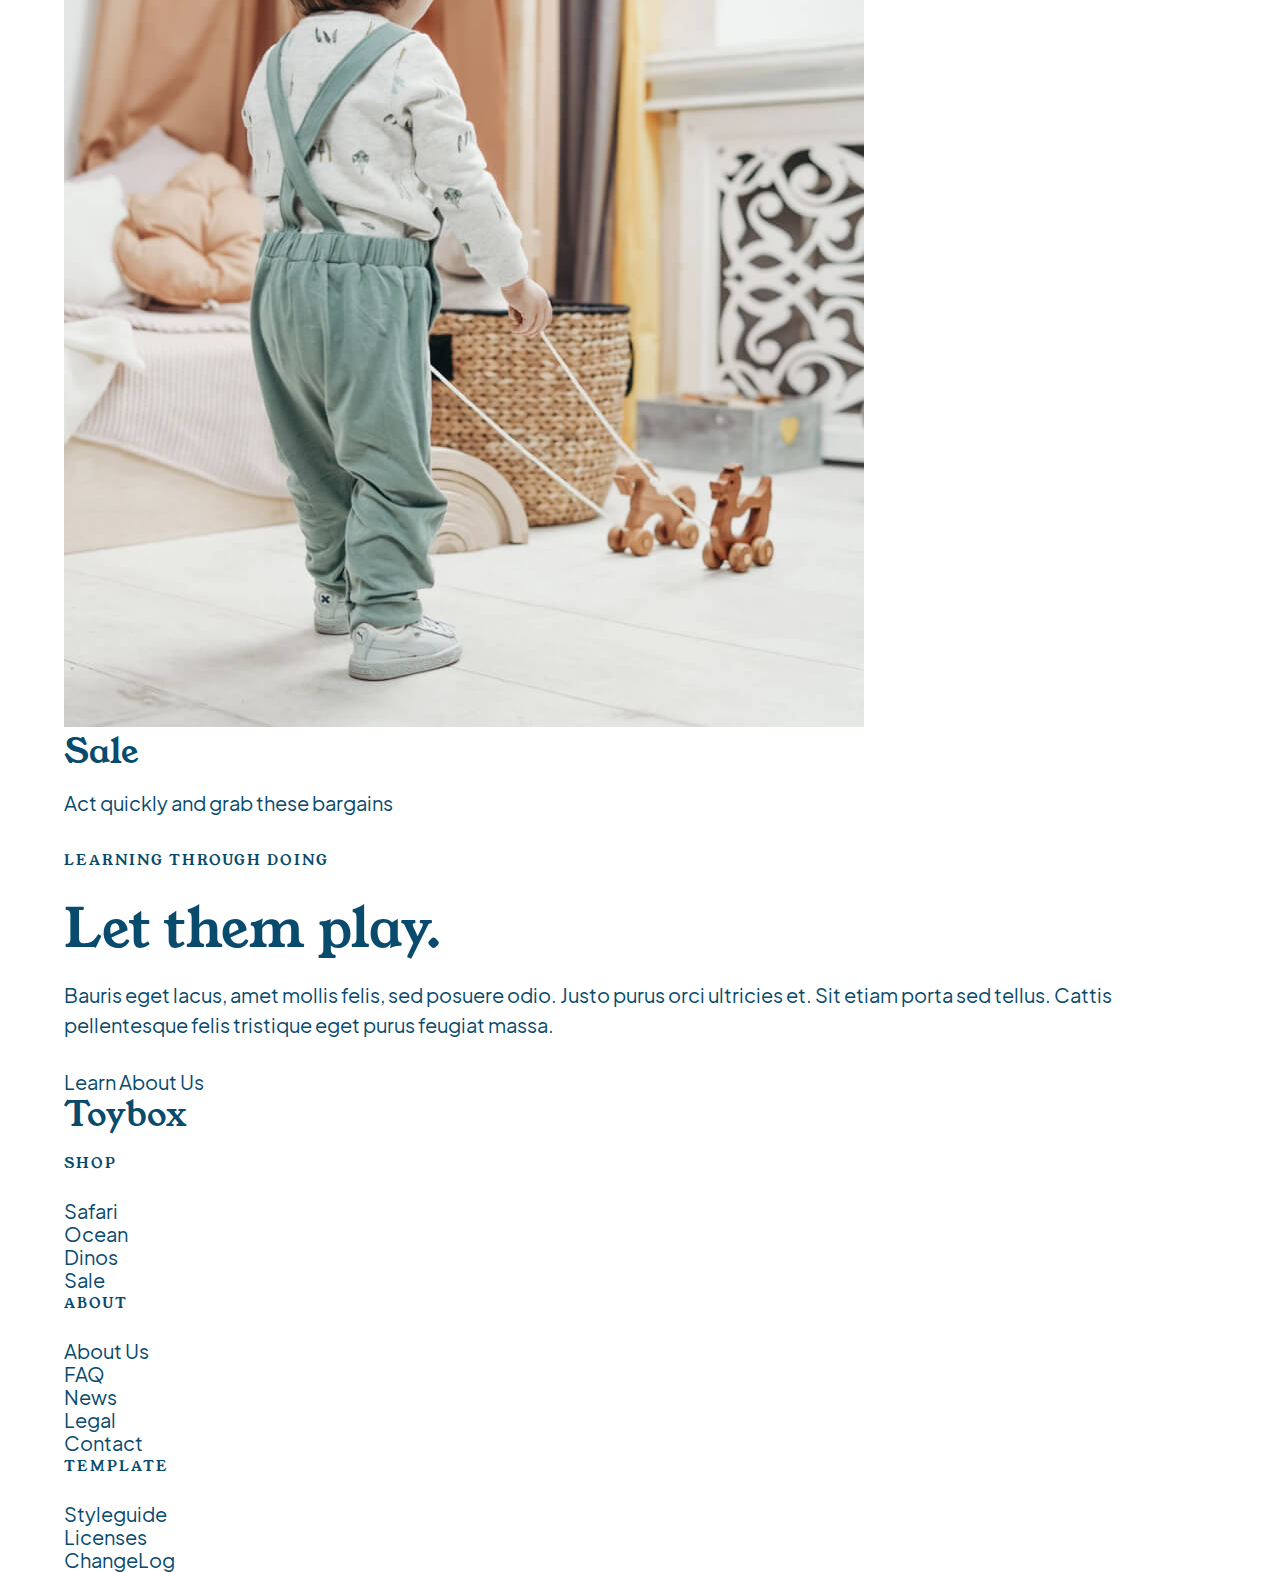
==== commit 6d738a31: "added .skipLink and finished base Styles" ====
--- a/index.html
+++ b/index.html
@@ -69,7 +69,6 @@
 					<a href="./contact.html">Contact</a>
 				</li>
 			</ul>
-
 		</div>
 
 	<header>
@@ -80,7 +79,7 @@
 			<h5>Handcrafted for kids</h5>
 			<h3>Go on, let them play with wooden blocks</h3>
 			<p>Sed gravida eu ac aliquam pellentesque pharetra pharetra. Augue nam facilisis tristique turpis iaculis pulvinar tellus.</p>
-			<a href="#">Shop All</a>
+			<a href="#" class="button">Shop All</a>
 		</div>
 	</header>
 
@@ -209,8 +208,5 @@
 		</div>
 	</footer>
 
-
-
-
 </body>
 </html>--- a/styles/styles.css
+++ b/styles/styles.css
@@ -0,0 +1,420 @@
+html {
+  line-height: 1.15;
+  -ms-text-size-adjust: 100%;
+  -webkit-text-size-adjust: 100%;
+}
+
+body {
+  margin: 0;
+}
+
+article, aside, footer, header, nav, section {
+  display: block;
+}
+
+h1 {
+  font-size: 2em;
+  margin: 0.67em 0;
+}
+
+figcaption, figure, main {
+  display: block;
+}
+
+figure {
+  margin: 1em 40px;
+}
+
+hr {
+  -webkit-box-sizing: content-box;
+          box-sizing: content-box;
+  height: 0;
+  overflow: visible;
+}
+
+pre {
+  font-family: monospace, monospace;
+  font-size: 1em;
+}
+
+a {
+  background-color: transparent;
+  -webkit-text-decoration-skip: objects;
+}
+
+abbr[title] {
+  border-bottom: none;
+  text-decoration: underline;
+  -webkit-text-decoration: underline dotted;
+          text-decoration: underline dotted;
+}
+
+b, strong {
+  font-weight: inherit;
+}
+
+b, strong {
+  font-weight: bolder;
+}
+
+code, kbd, samp {
+  font-family: monospace, monospace;
+  font-size: 1em;
+}
+
+dfn {
+  font-style: italic;
+}
+
+mark {
+  background-color: #ff0;
+  color: #000;
+}
+
+small {
+  font-size: 80%;
+}
+
+sub, sup {
+  font-size: 75%;
+  line-height: 0;
+  position: relative;
+  vertical-align: baseline;
+}
+
+sub {
+  bottom: -0.25em;
+}
+
+sup {
+  top: -0.5em;
+}
+
+audio, video {
+  display: inline-block;
+}
+
+audio:not([controls]) {
+  display: none;
+  height: 0;
+}
+
+img {
+  border-style: none;
+}
+
+svg:not(:root) {
+  overflow: hidden;
+}
+
+button, input, optgroup, select, textarea {
+  font-family: sans-serif;
+  font-size: 100%;
+  line-height: 1.15;
+  margin: 0;
+}
+
+button, input {
+  overflow: visible;
+}
+
+button, select {
+  text-transform: none;
+}
+
+button, html [type=button], [type=reset], [type=submit] {
+  -webkit-appearance: button;
+}
+
+button::-moz-focus-inner, [type=button]::-moz-focus-inner, [type=reset]::-moz-focus-inner, [type=submit]::-moz-focus-inner {
+  border-style: none;
+  padding: 0;
+}
+
+button:-moz-focusring, [type=button]:-moz-focusring, [type=reset]:-moz-focusring, [type=submit]:-moz-focusring {
+  outline: 1px dotted ButtonText;
+}
+
+fieldset {
+  padding: 0.35em 0.75em 0.625em;
+}
+
+legend {
+  -webkit-box-sizing: border-box;
+          box-sizing: border-box;
+  color: inherit;
+  display: table;
+  max-width: 100%;
+  padding: 0;
+  white-space: normal;
+}
+
+progress {
+  display: inline-block;
+  vertical-align: baseline;
+}
+
+textarea {
+  overflow: auto;
+}
+
+[type=checkbox], [type=radio] {
+  -webkit-box-sizing: border-box;
+          box-sizing: border-box;
+  padding: 0;
+}
+
+[type=number]::-webkit-inner-spin-button, [type=number]::-webkit-outer-spin-button {
+  height: auto;
+}
+
+[type=search] {
+  -webkit-appearance: textfield;
+  outline-offset: -2px;
+}
+
+[type=search]::-webkit-search-cancel-button, [type=search]::-webkit-search-decoration {
+  -webkit-appearance: none;
+}
+
+::-webkit-file-upload-button {
+  -webkit-appearance: button;
+  font: inherit;
+}
+
+details, menu {
+  display: block;
+}
+
+summary {
+  display: list-item;
+}
+
+canvas {
+  display: inline-block;
+}
+
+template {
+  display: none;
+}
+
+[hidden] {
+  display: none;
+}
+
+* {
+  -webkit-box-sizing: border-box;
+  box-sizing: border-box;
+}
+
+.sr-only {
+  position: absolute;
+  width: 1px;
+  height: 1px;
+  margin: -1px;
+  border: 0;
+  padding: 0;
+  white-space: nowrap;
+  -webkit-clip-path: inset(100%);
+          clip-path: inset(100%);
+  clip: rect(0 0 0 0);
+  overflow: hidden;
+}
+
+/* site fonts */
+/* site colours */
+/* site fonts */
+/* site colours */
+/* import Jakarta Sans font */
+@font-face {
+  font-family: "Jakarta Sans";
+  src: url("../fonts/PlusJakarta_Sans-2.5/webfonts/PlusJakartaSans-Regular.woff"), url("../fonts/PlusJakarta_Sans-2.5/static/PlusJakartaSans-Regular.ttf"), url("../fonts/PlusJakarta_Sans-2.5/webfonts/PlusJakartaSans-Regular.woff2");
+  font-weight: normal;
+}
+/* import Jakarta Sans font in bold */
+@font-face {
+  font-family: "Jakarta Sans";
+  src: url("../fonts/PlusJakarta_Sans-2.5/webfonts/PlusJakartaSans-Bold.woff"), url("../fonts/PlusJakarta_Sans-2.5/webfonts/PlusJakartaSans-Bold.woff2"), url("../fonts/PlusJakarta_Sans-2.5/static/PlusJakartaSans-Bold.ttf");
+  font-weight: bold;
+}
+/* import Young Serif font */
+@font-face {
+  font-family: "Young Serif";
+  src: url("../fonts/youngserif/YoungSerif-Regular.otf");
+}
+html {
+  font-size: 125%;
+}
+
+body {
+  font-family: "Jakarta Sans";
+  color: #084b6d;
+  font-size: 1rem;
+}
+
+h1, h2, h3, h4, h5 {
+  font-family: "Young Serif";
+  margin: 0;
+}
+
+h1 {
+  font-size: 1.4rem;
+}
+
+h2 {
+  font-size: 2rem;
+  line-height: 2.4rem;
+  margin-bottom: 18px;
+}
+
+h3 {
+  font-size: 2.7rem;
+  line-height: 3rem;
+  margin-bottom: 24px;
+}
+
+h4 {
+  font-size: 1.7rem;
+  line-height: 2rem;
+  margin-bottom: 18px;
+}
+
+h5 {
+  font-size: 0.7rem;
+  font-weight: bold;
+  line-height: 1.2rem;
+  letter-spacing: 0.1rem;
+  text-transform: uppercase;
+  margin: 0 0 24px 0;
+}
+
+p {
+  line-height: 1.5rem;
+  margin: 0 0 30px 0;
+}
+p.smallCopy {
+  font-size: 0.6rem;
+  line-height: 1.2rem;
+  margin: 0;
+}
+
+ul, li, a, input {
+  padding: 0;
+  margin: 0;
+}
+
+ul {
+  list-style: none;
+}
+
+a {
+  text-decoration: none;
+  color: inherit;
+  cursor: pointer;
+  -webkit-transition: 0.3s;
+  transition: 0.3s;
+}
+
+/* site fonts */
+/* site colours */
+.wrapper {
+  width: 90%;
+  max-width: 1260px;
+  margin: 0 auto;
+}
+
+button {
+  color: #084b6d;
+  background-color: transparent;
+  padding: 18px 36px;
+  border: 2 px solid #084b6d;
+  font-size: 0.8rem;
+  font-weight: bold;
+  line-height: 1.2rem;
+  text-align: center;
+  cursor: pointer;
+  -webkit-transition: 0.3s;
+  transition: 0.3s;
+}
+button:hover {
+  background-color: #084b6d;
+  color: #fff;
+}
+button:focus {
+  background-color: #084b6d;
+  color: #fff;
+}
+button.secondary {
+  background-color: transparent;
+  border-color: #fff;
+  color: #fff;
+  padding: 8px 12px;
+}
+button.secondary:hover {
+  background-color: #fff;
+  color: #084b6d;
+}
+button.secondary:focus {
+  background-color: #fff;
+  color: #084b6d;
+}
+button.solid {
+  color: #fff;
+  background: #084b6d;
+}
+button.solid:hover {
+  color: #084b6d;
+  background-color: #fff;
+}
+button.solid:focus {
+  color: #084b6d;
+  background-color: #fff;
+}
+button.menuIcon {
+  border: none;
+  padding: 0;
+  display: inherit;
+}
+button.menuIcon:hover {
+  background-color: transparent;
+}
+button.menuIcon:focus {
+  background-color: transparent;
+}
+
+a.button {
+  color: #084b6d;
+  background-color: transparent;
+  padding: 18px 36 px;
+  border: 2px solid #084b6d;
+  font-size: 2.8rem;
+  font-weight: bold;
+  line-height: 1.2rem;
+  text-align: center;
+  -webkit-transition: 0.3s;
+  transition: 0.3s;
+}
+a.button:hover {
+  background-color: #084b6d;
+  color: #fff;
+}
+a.button:focus {
+  background-color: #084b6d;
+  color: #fff;
+}
+
+.skipLink {
+  font-size: 1rem;
+  padding: 10px;
+  background-color: #fff;
+  color: #084b6d;
+  position: absolute;
+  top: 0;
+  z-index: 999;
+  text-align: center;
+  width: 100%;
+  left: -100%;
+}
+.skipLink:focus {
+  left: 0;
+}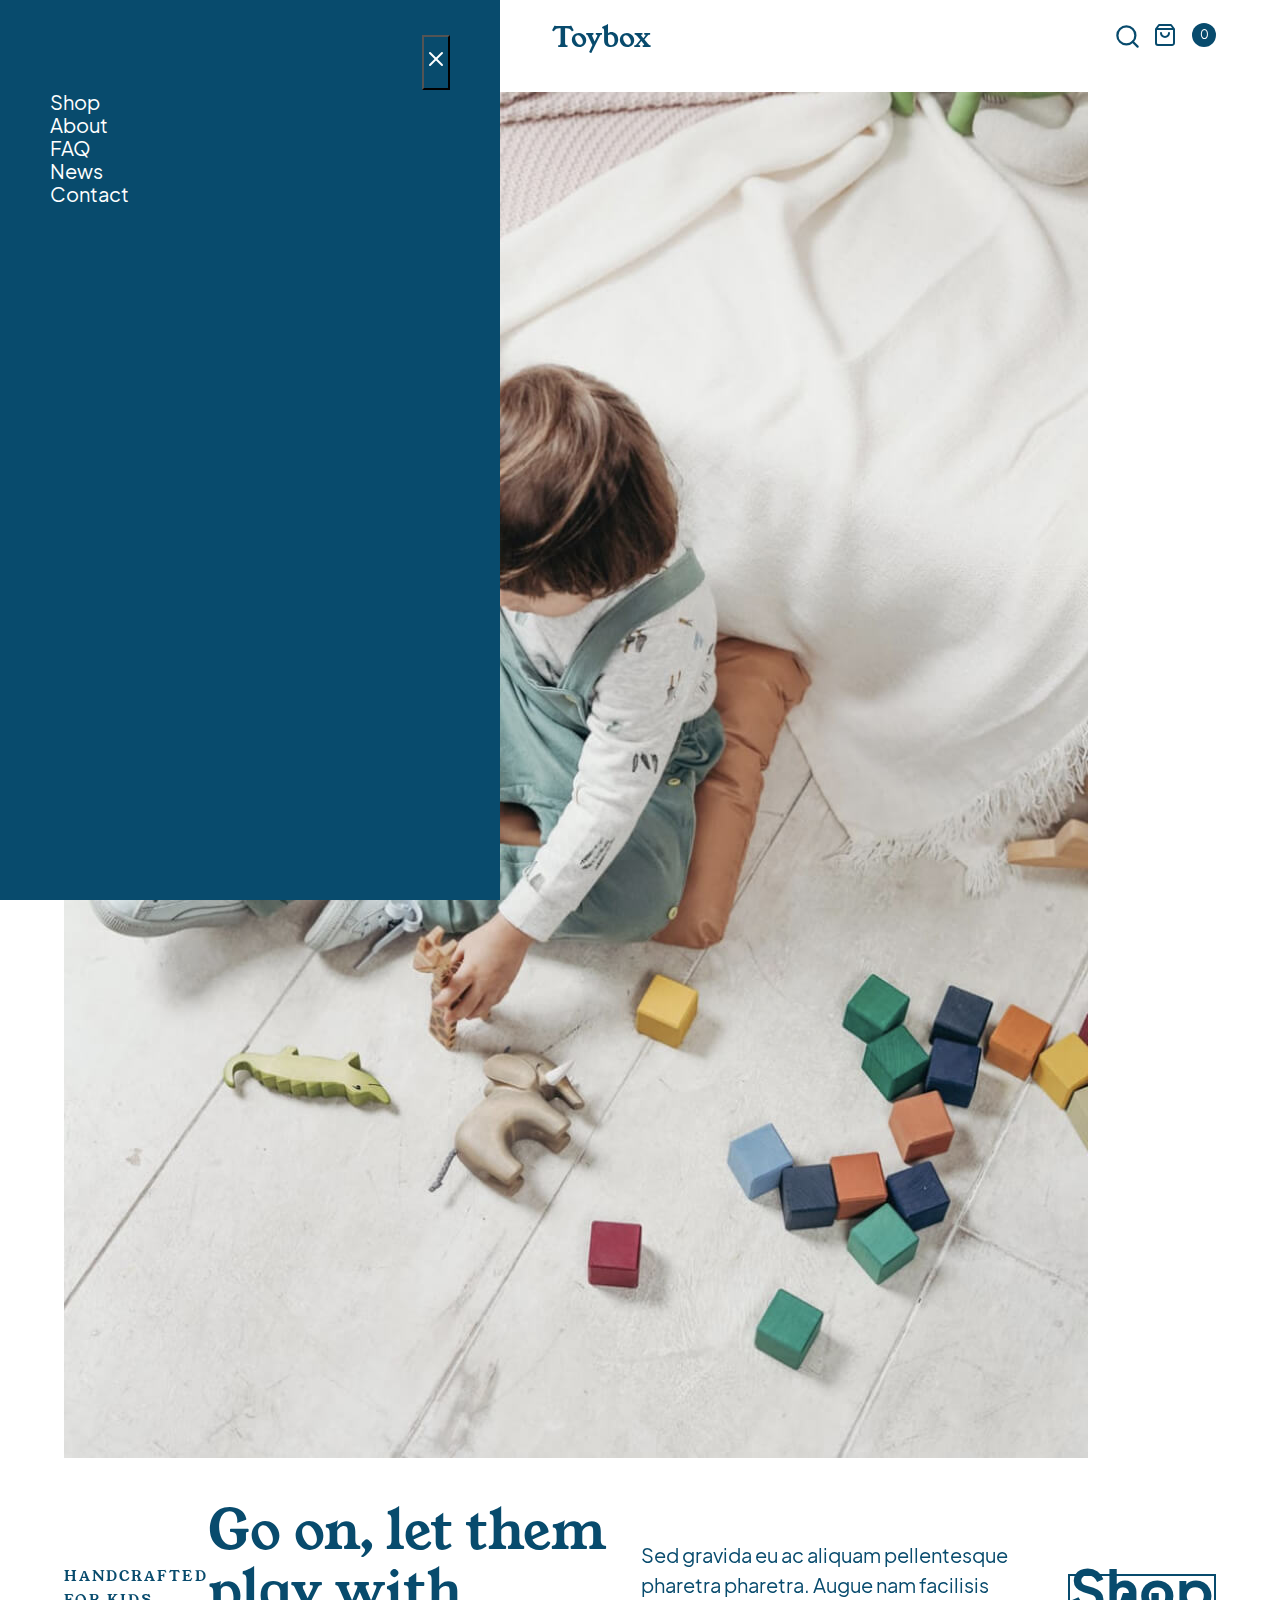
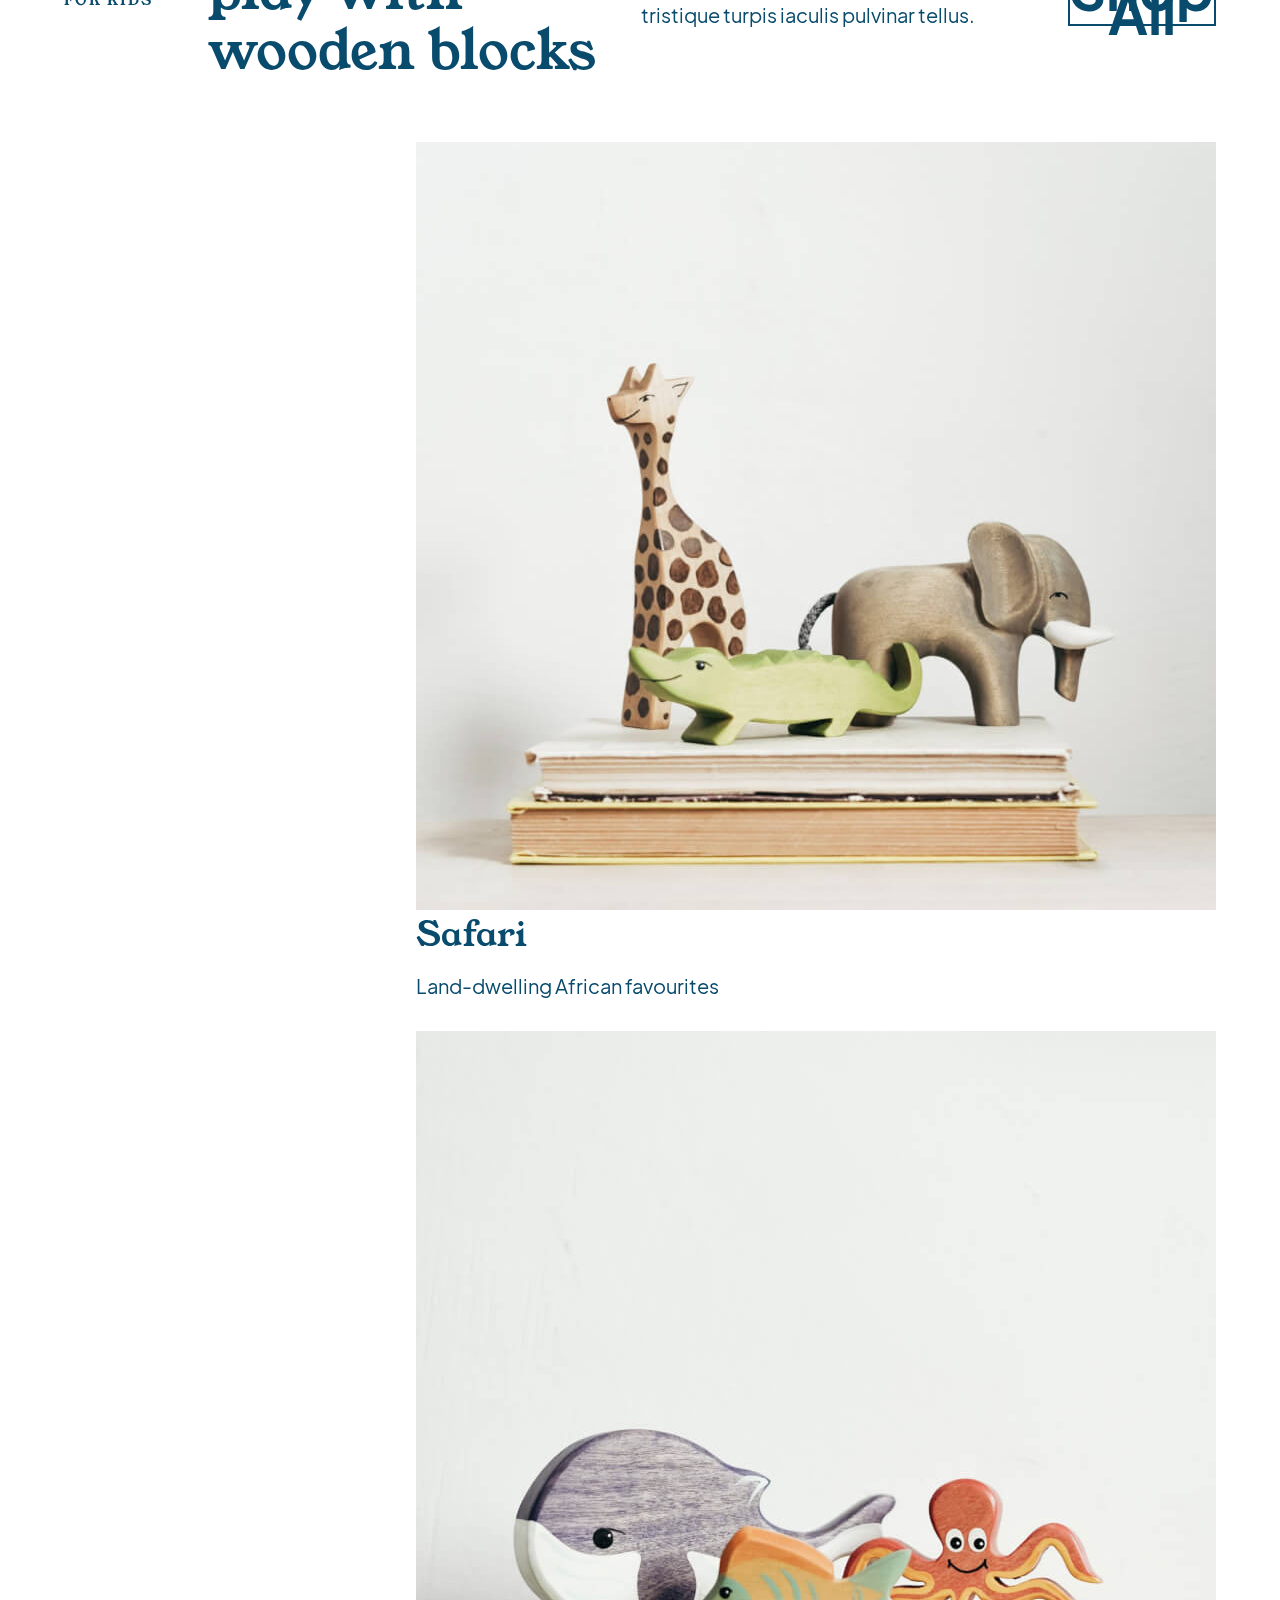
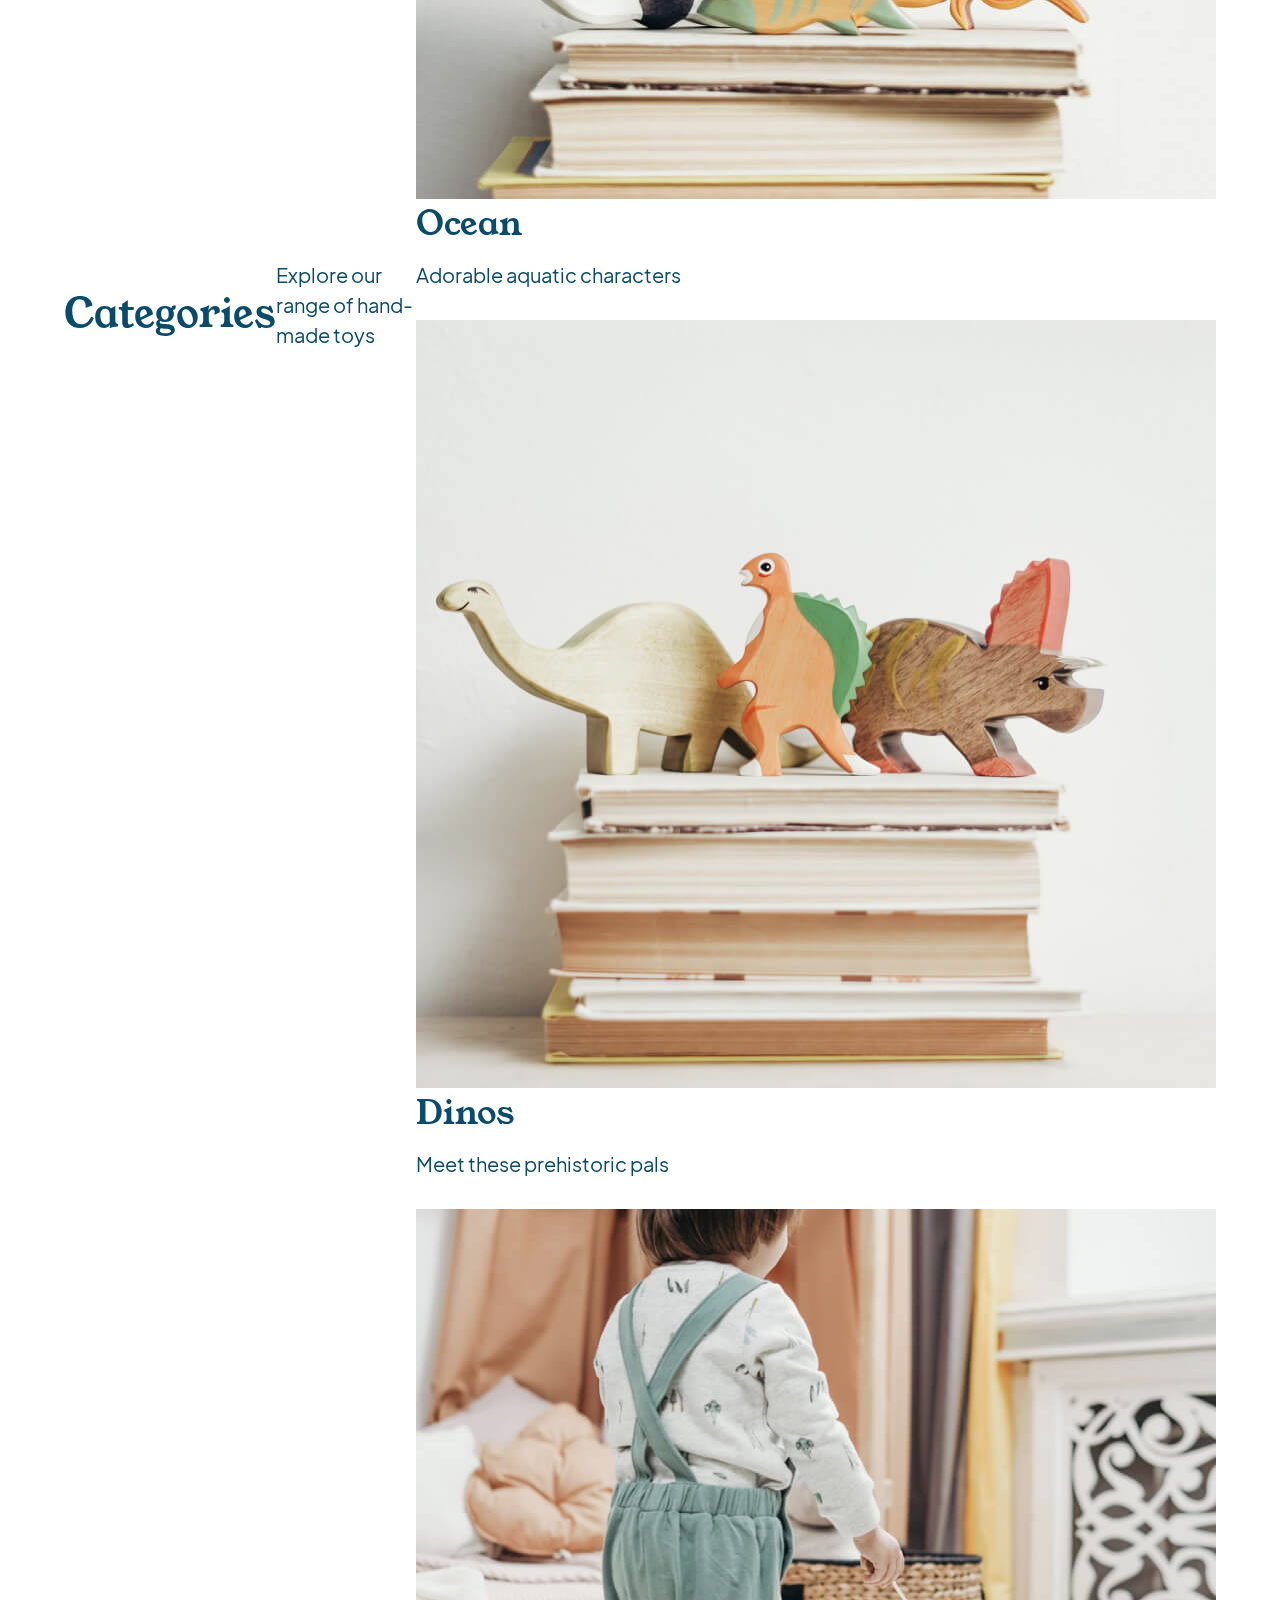
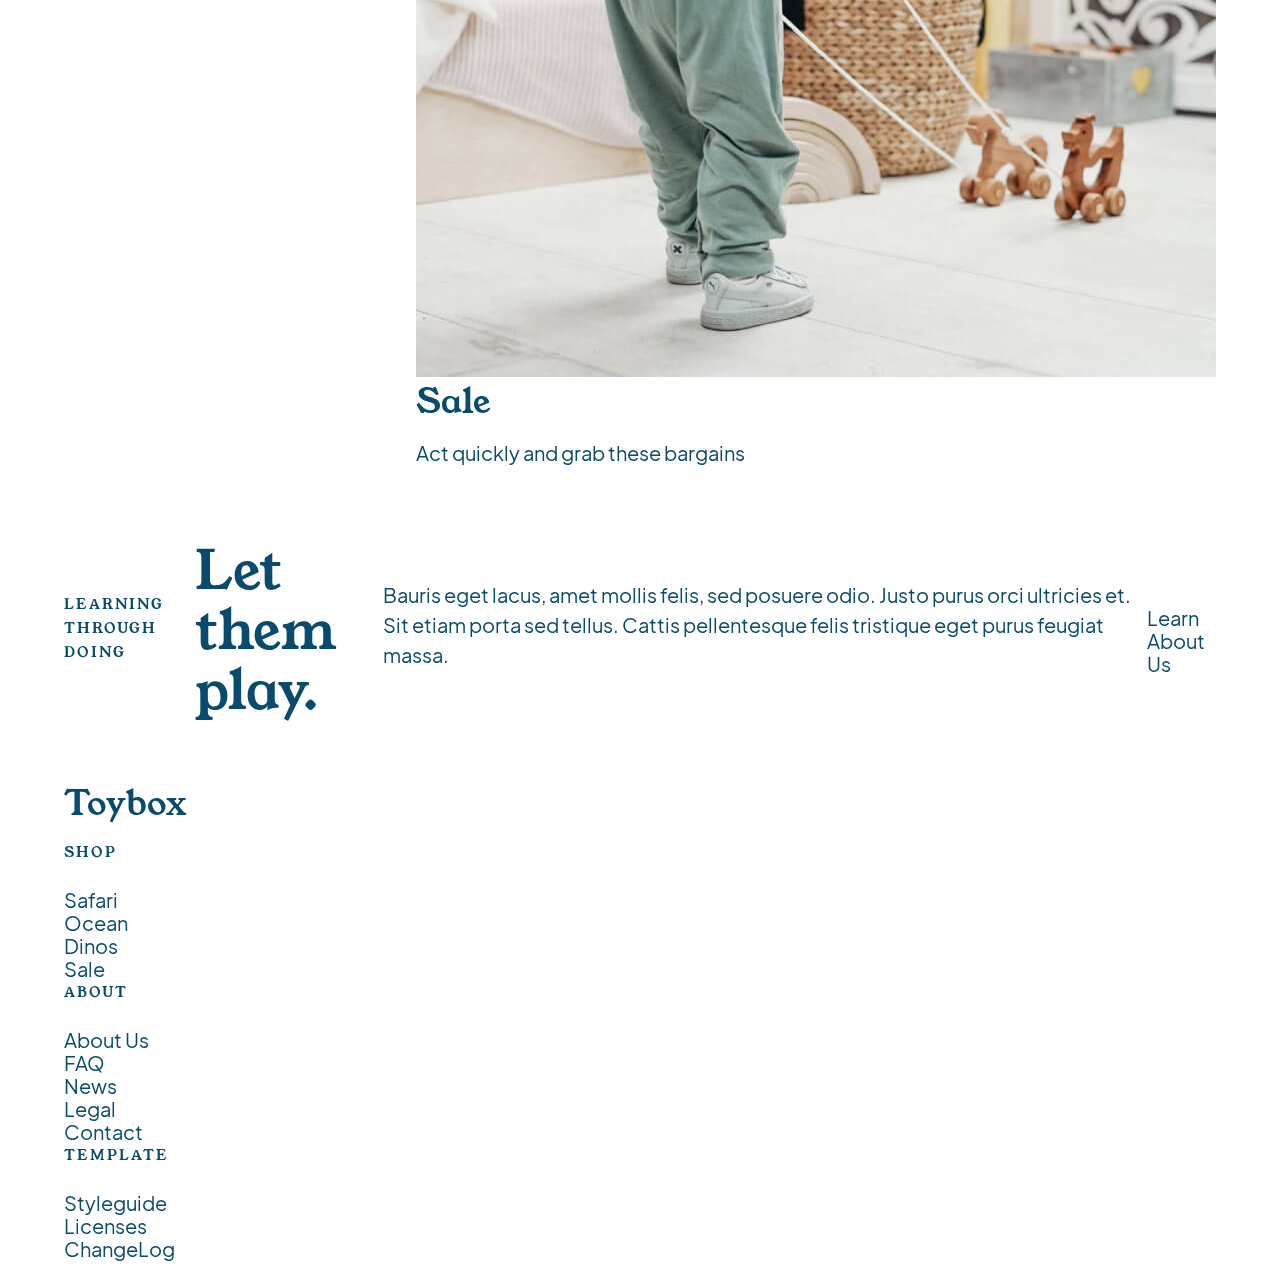
==== commit d0e43a6f: "stylednav bar and began slideout nav" ====
--- a/index.html
+++ b/index.html
@@ -11,7 +11,7 @@
 	<!-- Our Skip Link -->
 	<a href="mainContent" class="skipLink">Skip to main content.</a>
     <!-- Our Nav -->
-	<nav>
+	<nav class="navBar">
 		<!-- A wrapper to contain our content -->
 		<div class="wrapper">
 
@@ -37,7 +37,7 @@
 
 				<!-- Counter -->
 				<div class="counter">
-					<p>0</p>
+					<p class="smallCopy">0</p>
 				</div> <!-- .Counter END -->
 			</div> <!-- .searchCart END -->
 		</div> <!-- .wrapper END -->
--- a/styles/styles.css
+++ b/styles/styles.css
@@ -417,4 +417,62 @@
 }
 .skipLink:focus {
   left: 0;
+}
+
+.navBar {
+  position: sticky;
+  top: 0;
+  z-index: 10;
+  border-bottom: 1px solid rgba 8, 75, 109, 0.08;
+}
+.navBar .wrapper {
+  display: -webkit-box;
+  display: -ms-flexbox;
+  display: flex;
+  -webkit-box-pack: justify;
+      -ms-flex-pack: justify;
+          justify-content: space-between;
+  -webkit-box-align: center;
+      -ms-flex-align: center;
+          align-items: center;
+  padding: 20px 0;
+}
+
+.searchCart {
+  display: -webkit-box;
+  display: -ms-flexbox;
+  display: flex;
+  gap: 15px;
+}
+
+.counter p {
+  background-color: #084b6d;
+  color: #fff;
+  border-radius: 50%;
+  width: 24px;
+  height: 24px;
+  text-align: center;
+}
+
+.slideOutNav {
+  height: 100vh;
+  z-index: 20;
+  background-color: #084b6d;
+  color: #fff;
+  width: 100%;
+  max-width: 500px;
+  position: fixed;
+  top: 0;
+  padding: 35px 50px;
+}
+.slideOutNav .buttonContainer {
+  display: -webkit-box;
+  display: -ms-flexbox;
+  display: flex;
+  -webkit-box-pack: end;
+      -ms-flex-pack: end;
+          justify-content: flex-end;
+}
+.slideOutNav .buttonContainer button {
+  padding: 10px 0 10px;
 }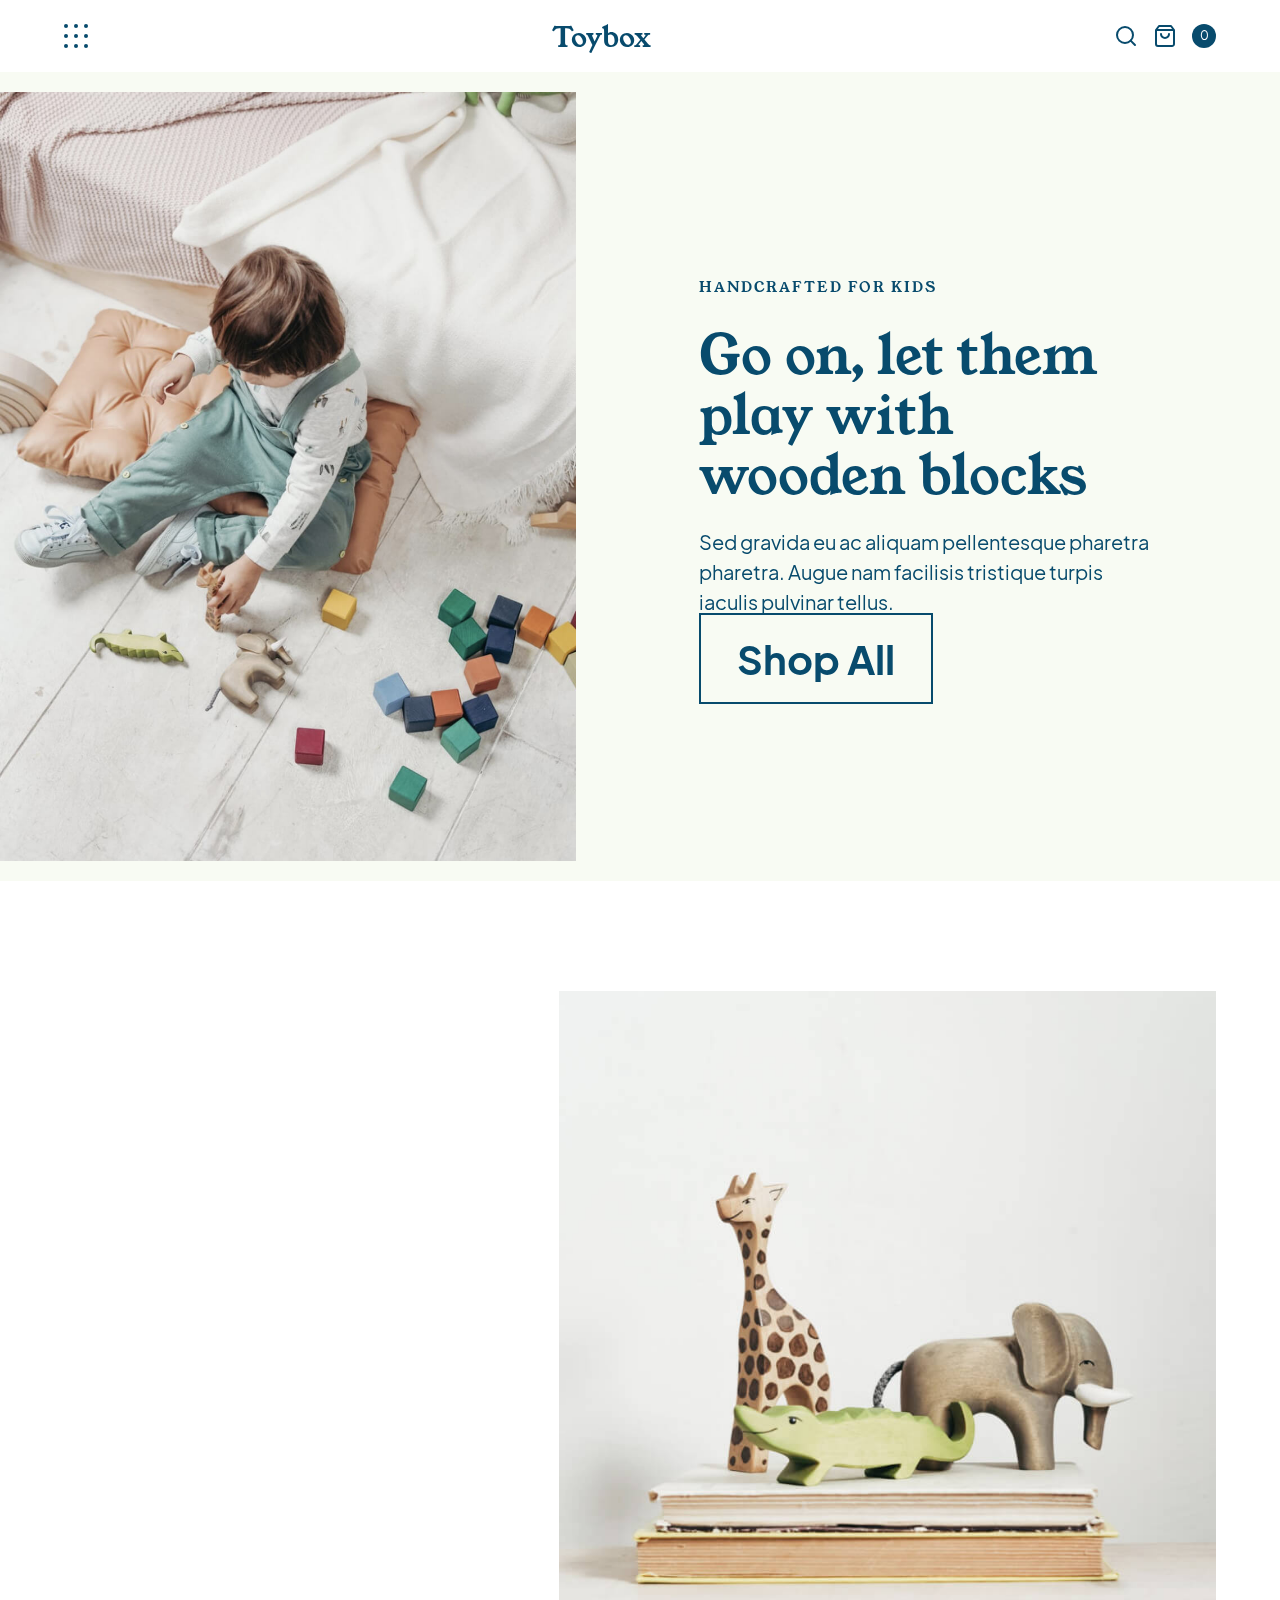
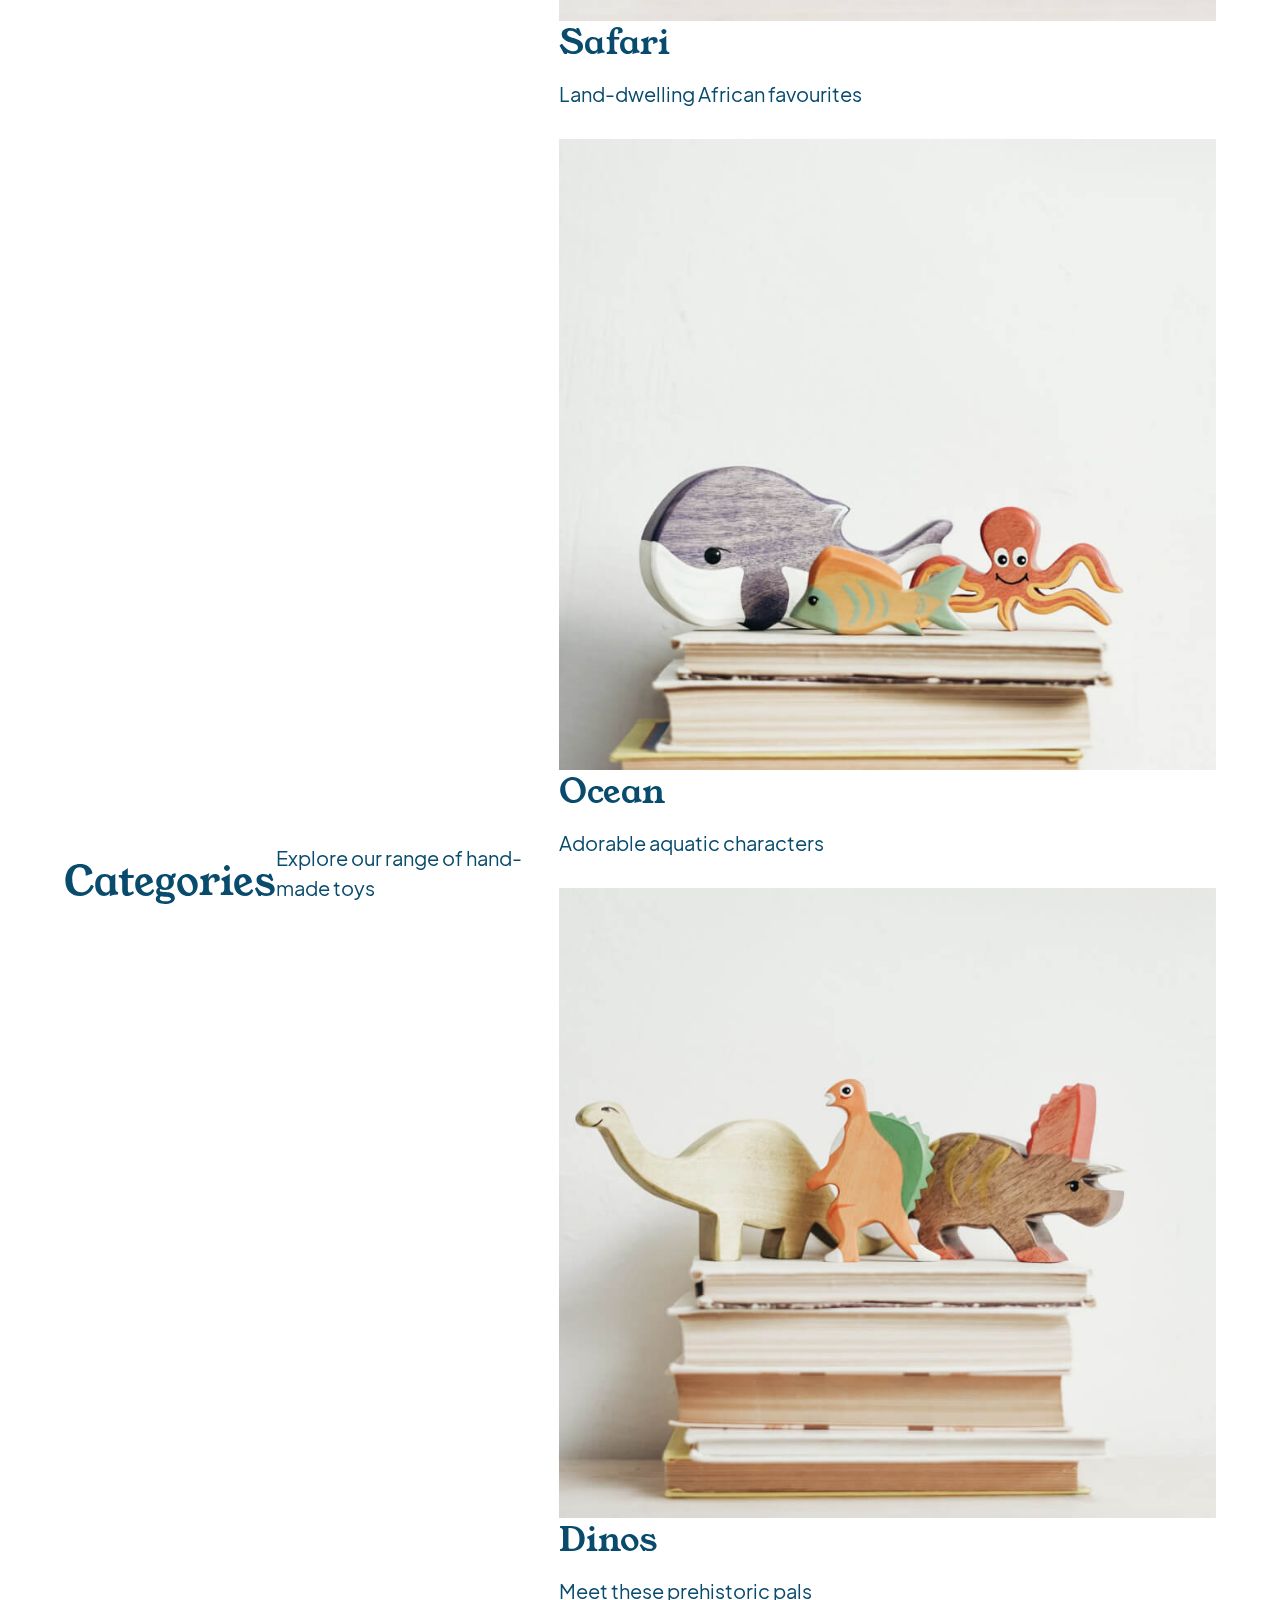
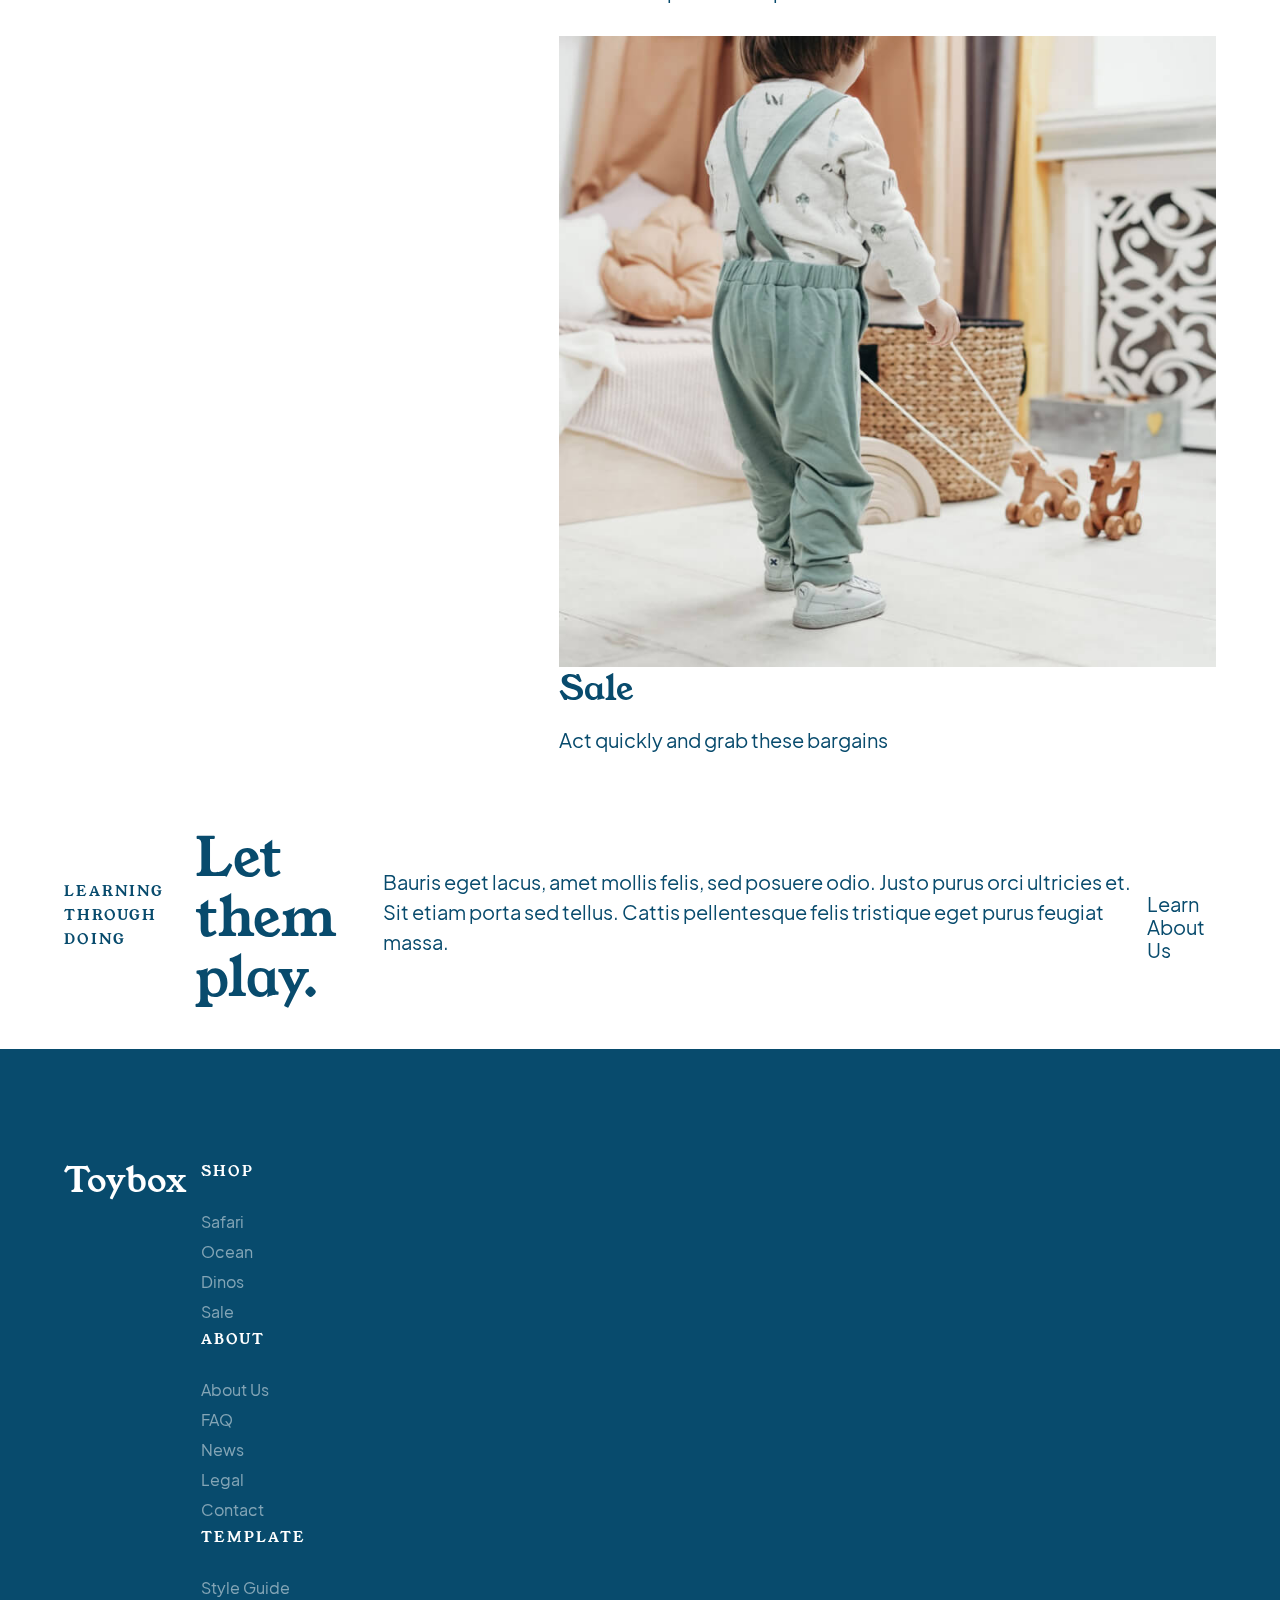
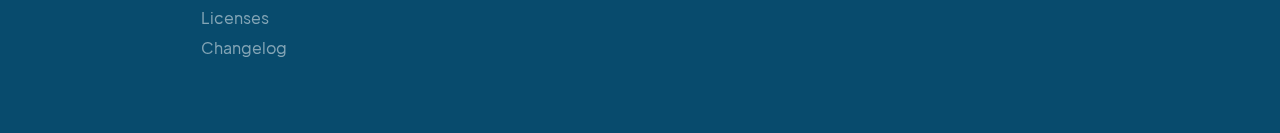
==== commit 86ba64a3: "added footer and header" ====
--- a/index.html
+++ b/index.html
@@ -76,10 +76,12 @@
 			<img src="./assets/header-image.jpg" alt="A toddler playing with wooden blocks">
 		</div>
 		<div class="wrapper headerContent">
-			<h5>Handcrafted for kids</h5>
-			<h3>Go on, let them play with wooden blocks</h3>
-			<p>Sed gravida eu ac aliquam pellentesque pharetra pharetra. Augue nam facilisis tristique turpis iaculis pulvinar tellus.</p>
-			<a href="#" class="button">Shop All</a>
+			<div class="contentContainer">
+				<h5>Handcrafted for kids</h5>
+				<h3>Go on, let them play with wooden blocks</h3>
+				<p>Sed gravida eu ac aliquam pellentesque pharetra pharetra. Augue nam facilisis tristique turpis iaculis pulvinar tellus.</p>
+				<a href="#" class="button">Shop All</a>
+			</div>
 		</div>
 	</header>
 
@@ -139,74 +141,70 @@
 	</main>
 
 	<!-- Footer Section -->
-	<footer class="footer" id="footer">
-		<div class="wrapper">
-			<div class="footerFlex">
-					<!-- Flex Item 1 - LOGO -->
-					<a href="./index.html" class="logo">
-						<h4>Toybox</h4>
-					</a>
-
-					<!-- Flex Item 2 - Footer Menu -->
-					<nav class="footerNav">
-						<!-- List 1 - SHOP -->
-						<ul class="footerShop">
-							<li>
-								<h5>SHOP</h5>
-							</li>
-							<li>
-								<a href="#">Safari</a>
-							</li>
-							<li>
-								<a href="#">Ocean</a>
-							</li>
-							<li>
-								<a href="#">Dinos</a>
-							</li>
-							<li>
-								<a href="#">Sale</a>
-							</li>
-						</ul>
-						<!-- List 2 - ABOUT -->
-						<ul class="footerAbout">
-							<li>
-								<h5>ABOUT</h5>
-							</li>
-							<li>
-								<a href="#">About Us</a>
-							</li>
-							<li>
-								<a href="#">FAQ</a>
-							</li>
-							<li>
-								<a href="#">News</a>
-							</li>
-							<li>
-								<a href="#">Legal</a>
-							</li>
-							<li>
-								<a href="./contact.html">Contact</a>
-							</li>
-						</ul>
-						<!-- List 3 - TEMPLATE  -->
-						<ul class="footerTemplate">
-							<li>
-								<h5>TEMPLATE</h5>
-							</li>
-							<li>
-								<a href="#">Styleguide</a>
-							</li>
-							<li>
-								<a href="#">Licenses</a>
-							</li>
-							<li>
-								<a href="#">ChangeLog</a>
-							</li>
-						</ul>
-					</nav>		
-			</div>
-		</div>
-	</footer>
+<footer class = "footer" id="footer">
+	<div class="wrapper">
+		<div class="footerFlex">
+			<a href="" class="logo">
+				<h4>Toybox</h4>
+			</a>
+			<div class="footerNav">
+				<nav>
+					<ul class="footerShop">
+						<li>
+							<h5>Shop</h5>
+						</li>
+						<li>
+							<a href="#">Safari</a>
+						</li>
+						<li>
+							<a href="#">Ocean</a>
+						</li>
+						<li>
+							<a href="#">Dinos</a>
+						</li>
+						<li>
+							<a href="#">Sale</a>
+						</li>
+					</ul>
+					<ul class="footerAbout">
+						<li>
+							<h5>About</h5>
+						</li>
+						<li>
+							<a href="#">About Us</a>
+						</li>
+						<li>
+							<a href="#">FAQ</a>
+						</li>
+						<li>
+							<a href="#">News</a>
+						</li>
+						<li>
+							<a href="#">Legal</a>
+						</li>
+						<li>
+							<a href="#">Contact</a>
+						</li>
+					</ul>
+					<ul class="footerTemp">
+						<li>
+							<h5>Template</h5>
+						</li>
+						<li>
+							<a href="#">Style Guide</a>
+						</li>
+						<li>
+							<a href="#">Licenses</a>
+						</li>
+						<li>
+							<a href="#">Changelog</a>
+						</li>
+					</ul>
+				</nav>
+			</div> <!-- .footerNav END -->
+		</div> <!-- .footerFlexContainer END-->
+	</div> <!-- .wrapper END-->
+</footer>
 
 </body>
 </html>--- a/styles/styles.css
+++ b/styles/styles.css
@@ -221,6 +221,11 @@
   overflow: hidden;
 }
 
+img {
+  max-width: 100%;
+  display: block;
+}
+
 /* site fonts */
 /* site colours */
 /* site fonts */
@@ -385,9 +390,9 @@
 a.button {
   color: #084b6d;
   background-color: transparent;
-  padding: 18px 36 px;
+  padding: 18px 36px;
   border: 2px solid #084b6d;
-  font-size: 2.8rem;
+  font-size: 2rem;
   font-weight: bold;
   line-height: 1.2rem;
   text-align: center;
@@ -463,6 +468,7 @@
   max-width: 500px;
   position: fixed;
   top: 0;
+  left: -500px;
   padding: 35px 50px;
 }
 .slideOutNav .buttonContainer {
@@ -474,5 +480,61 @@
           justify-content: flex-end;
 }
 .slideOutNav .buttonContainer button {
-  padding: 10px 0 10px;
+  padding: 10px;
+}
+
+.footer {
+  background-color: #084b6d;
+  color: #fff;
+  padding: 90px 0 50px;
+}
+.footer .footerFlex {
+  display: -webkit-box;
+  display: -ms-flexbox;
+  display: flex;
+  -webkit-box-pack: justify;
+      -ms-flex-pack: justify;
+          justify-content: space-between;
+}
+.footer .footerNav {
+  display: -webkit-box;
+  display: -ms-flexbox;
+  display: flex;
+  width: 40%;
+  -webkit-box-pack: justify;
+      -ms-flex-pack: justify;
+          justify-content: space-between;
+}
+.footer .footerNav a {
+  font-size: 0.8rem;
+  line-height: 1.5rem;
+  color: rgba(255, 255, 255, 0.5);
+}
+.footer .footerNav a:hover {
+  color: white;
+}
+.footer .footerNav a:focus {
+  color: white;
+}
+
+header {
+  background-color: #f8fbf3;
+  margin-bottom: 90px;
+  display: -webkit-box;
+  display: -ms-flexbox;
+  display: flex;
+  -webkit-box-align: center;
+      -ms-flex-align: center;
+          align-items: center;
+}
+header .headerImgContainer {
+  width: 45%;
+}
+header .headerContent {
+  width: 55%;
+  color: #084b6d;
+}
+header .headerContent .contentContainer {
+  width: 65%;
+  margin: 0 auto;
 }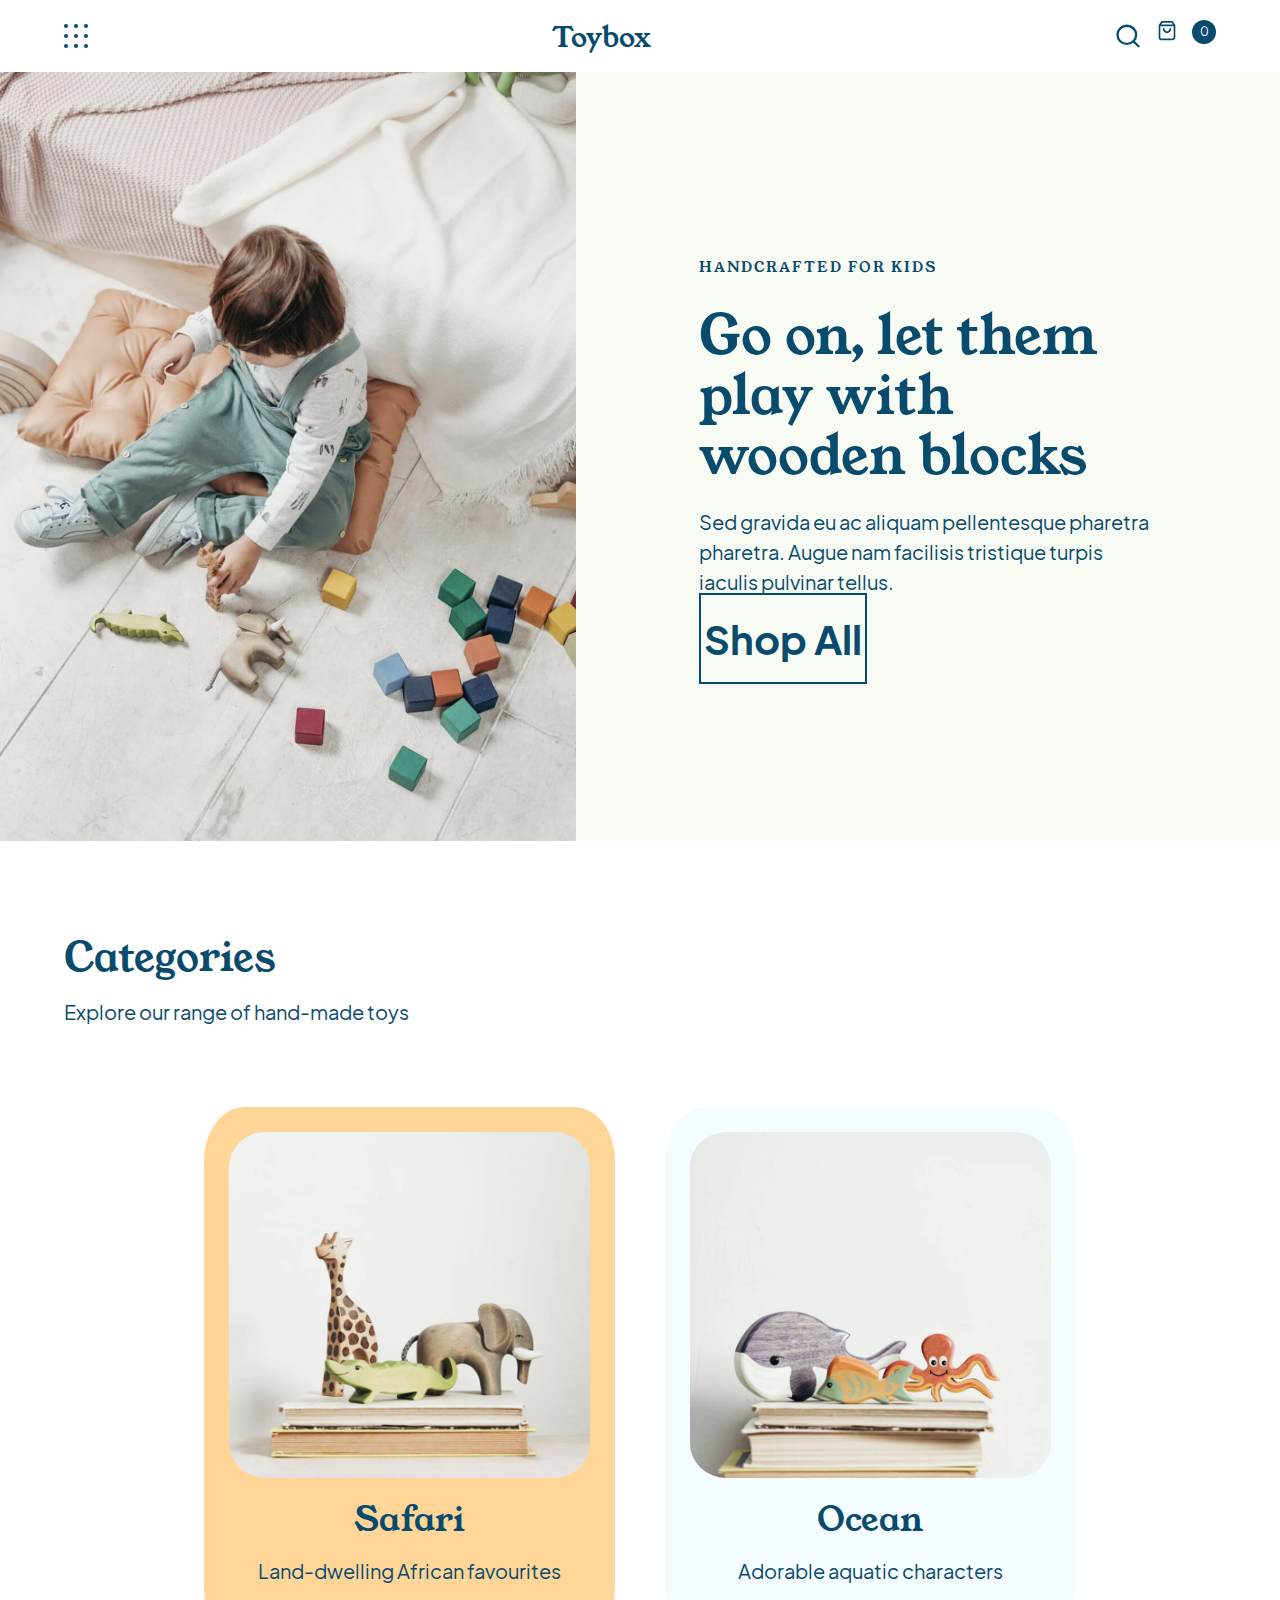
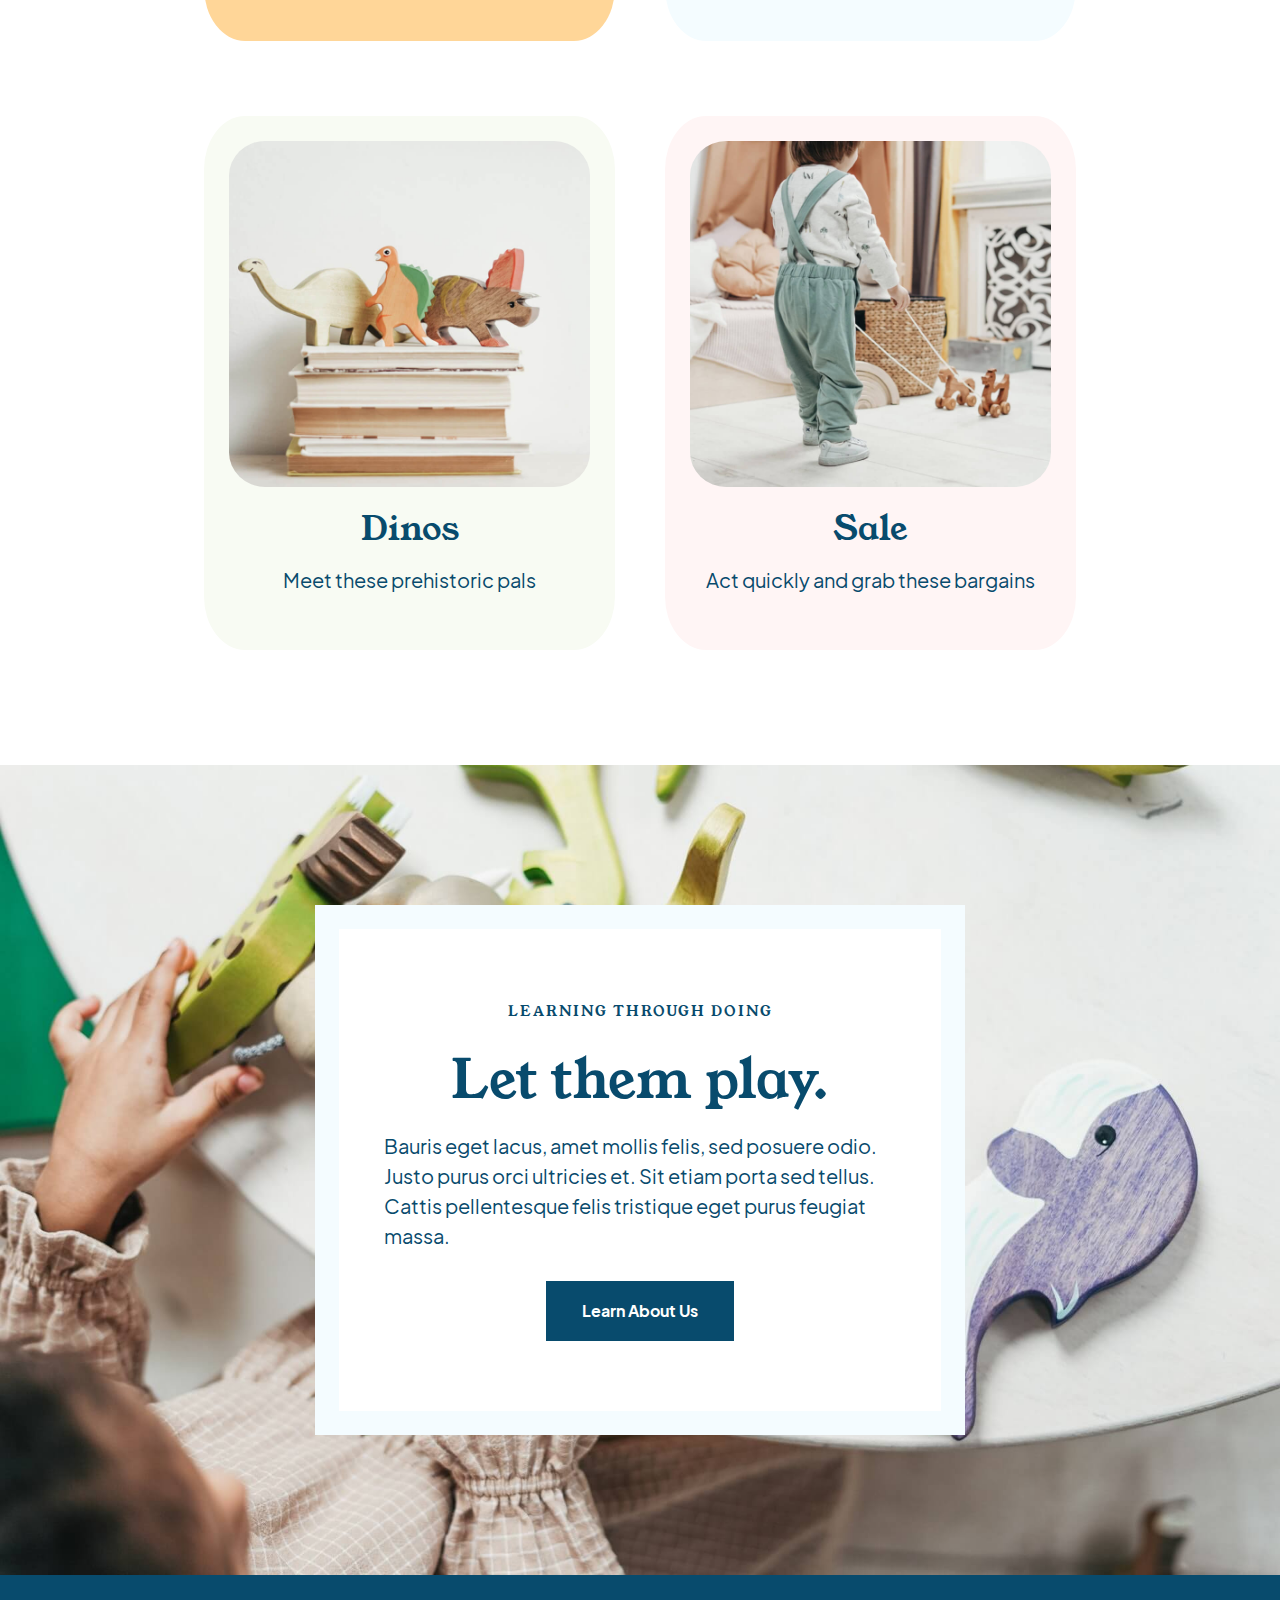
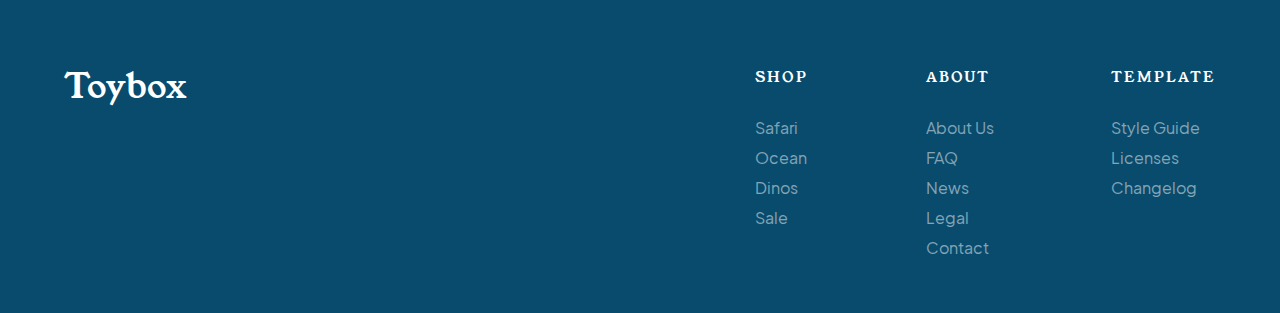
==== commit 0ce1df19: "Fixed problems with header and nav" ====
--- a/index.html
+++ b/index.html
@@ -41,7 +41,7 @@
 				</div> <!-- .Counter END -->
 			</div> <!-- .searchCart END -->
 		</div> <!-- .wrapper END -->
-
+	</nav>
 		<!-- WE STILL NEED TO ADD THE CONTENT FOR OUR SLIDE OUT NAV -->
 		<div class="slideOutNav">
 			<!-- Our Menu CLOSE Button -->
@@ -130,7 +130,7 @@
 
 		<!-- Let them Play Section -->
 		<section class="play" id="play">
-			<div class="wrapper" playContainer>
+			<div class="wrapper playContainer">
 				<h5>Learning Through Doing</h5>
 				<h3>Let them play.</h3>
 				<p>Bauris eget lacus, amet mollis felis, sed posuere odio. Justo purus orci ultricies et. Sit etiam porta sed tellus.
@@ -147,8 +147,7 @@
 			<a href="" class="logo">
 				<h4>Toybox</h4>
 			</a>
-			<div class="footerNav">
-				<nav>
+				<nav class="footerNav">
 					<ul class="footerShop">
 						<li>
 							<h5>Shop</h5>
@@ -201,7 +200,6 @@
 						</li>
 					</ul>
 				</nav>
-			</div> <!-- .footerNav END -->
 		</div> <!-- .footerFlexContainer END-->
 	</div> <!-- .wrapper END-->
 </footer>
--- a/styles/styles.css
+++ b/styles/styles.css
@@ -228,8 +228,6 @@
 
 /* site fonts */
 /* site colours */
-/* site fonts */
-/* site colours */
 /* import Jakarta Sans font */
 @font-face {
   font-family: "Jakarta Sans";
@@ -320,8 +318,6 @@
   transition: 0.3s;
 }
 
-/* site fonts */
-/* site colours */
 .wrapper {
   width: 90%;
   max-width: 1260px;
@@ -390,7 +386,7 @@
 a.button {
   color: #084b6d;
   background-color: transparent;
-  padding: 18px 36px;
+  padding: 18px 3px;
   border: 2px solid #084b6d;
   font-size: 2rem;
   font-weight: bold;
@@ -407,6 +403,24 @@
   background-color: #084b6d;
   color: #fff;
 }
+a.solid {
+  color: #fff;
+  background-color: #084b6d;
+  padding: 18px 36px;
+  border: 2 px solid #084b6d;
+  font-size: 0.8rem;
+  font-weight: bold;
+  line-height: 1.2rem;
+  text-align: center;
+}
+a.solid:hover {
+  color: #084b6d;
+  background-color: #fff;
+}
+a.solid:focus {
+  color: #084b6d;
+  background-color: #fff;
+}
 
 .skipLink {
   font-size: 1rem;
@@ -425,7 +439,7 @@
 }
 
 .navBar {
-  position: sticky;
+  position: relative;
   top: 0;
   z-index: 10;
   border-bottom: 1px solid rgba 8, 75, 109, 0.08;
@@ -437,9 +451,6 @@
   -webkit-box-pack: justify;
       -ms-flex-pack: justify;
           justify-content: space-between;
-  -webkit-box-align: center;
-      -ms-flex-align: center;
-          align-items: center;
   padding: 20px 0;
 }
 
@@ -526,6 +537,8 @@
   -webkit-box-align: center;
       -ms-flex-align: center;
           align-items: center;
+  -ms-flex-wrap: wrap;
+      flex-wrap: wrap;
 }
 header .headerImgContainer {
   width: 45%;
@@ -537,4 +550,95 @@
 header .headerContent .contentContainer {
   width: 65%;
   margin: 0 auto;
+}
+
+.categories {
+  margin-bottom: 90px;
+}
+
+.categoryGallery {
+  display: -webkit-box;
+  display: -ms-flexbox;
+  display: flex;
+  -webkit-box-pack: center;
+      -ms-flex-pack: center;
+          justify-content: center;
+  -ms-flex-wrap: wrap;
+      flex-wrap: wrap;
+  text-align: center;
+  width: 100%;
+}
+.categoryGallery .items {
+  width: 40%;
+}
+.categoryGallery .items a {
+  border-radius: 10%;
+  padding: 25px;
+  margin: 50px 25px 25px;
+  display: -webkit-box;
+  display: -ms-flexbox;
+  display: flex;
+  -webkit-box-orient: vertical;
+  -webkit-box-direction: normal;
+      -ms-flex-direction: column;
+          flex-direction: column;
+  -webkit-box-align: center;
+      -ms-flex-align: center;
+          align-items: center;
+  -webkit-transition: 0.2s ease;
+  transition: 0.2s ease;
+}
+.categoryGallery .items a img {
+  border-radius: 10%;
+  width: 100%;
+  margin-bottom: 20px;
+}
+.categoryGallery .items a:hover {
+  -webkit-transform: scale(0.95);
+          transform: scale(0.95);
+}
+.categoryGallery .items a:focus {
+  -webkit-transform: scale(0.95);
+          transform: scale(0.95);
+}
+.categoryGallery .item1 a {
+  background-color: #ffd698;
+}
+.categoryGallery .item2 a {
+  background-color: #f4fcff;
+}
+.categoryGallery .item3 a {
+  background-color: #f8fbf3;
+}
+.categoryGallery .item4 a {
+  background-color: #fff5f5;
+}
+
+.play {
+  background-image: url("../../../assets/background-image.jpg");
+  background-position: center;
+  background-size: cover;
+  min-height: 90vh;
+  display: -webkit-box;
+  display: -ms-flexbox;
+  display: flex;
+  -webkit-box-align: center;
+      -ms-flex-align: center;
+          align-items: center;
+}
+.play .playContainer {
+  background-color: #fff;
+  border: 24px solid #f4fcff;
+  max-width: 650px;
+  padding: 70px 45px;
+  display: -webkit-box;
+  display: -ms-flexbox;
+  display: flex;
+  -webkit-box-orient: vertical;
+  -webkit-box-direction: normal;
+      -ms-flex-direction: column;
+          flex-direction: column;
+  -webkit-box-align: center;
+      -ms-flex-align: center;
+          align-items: center;
 }